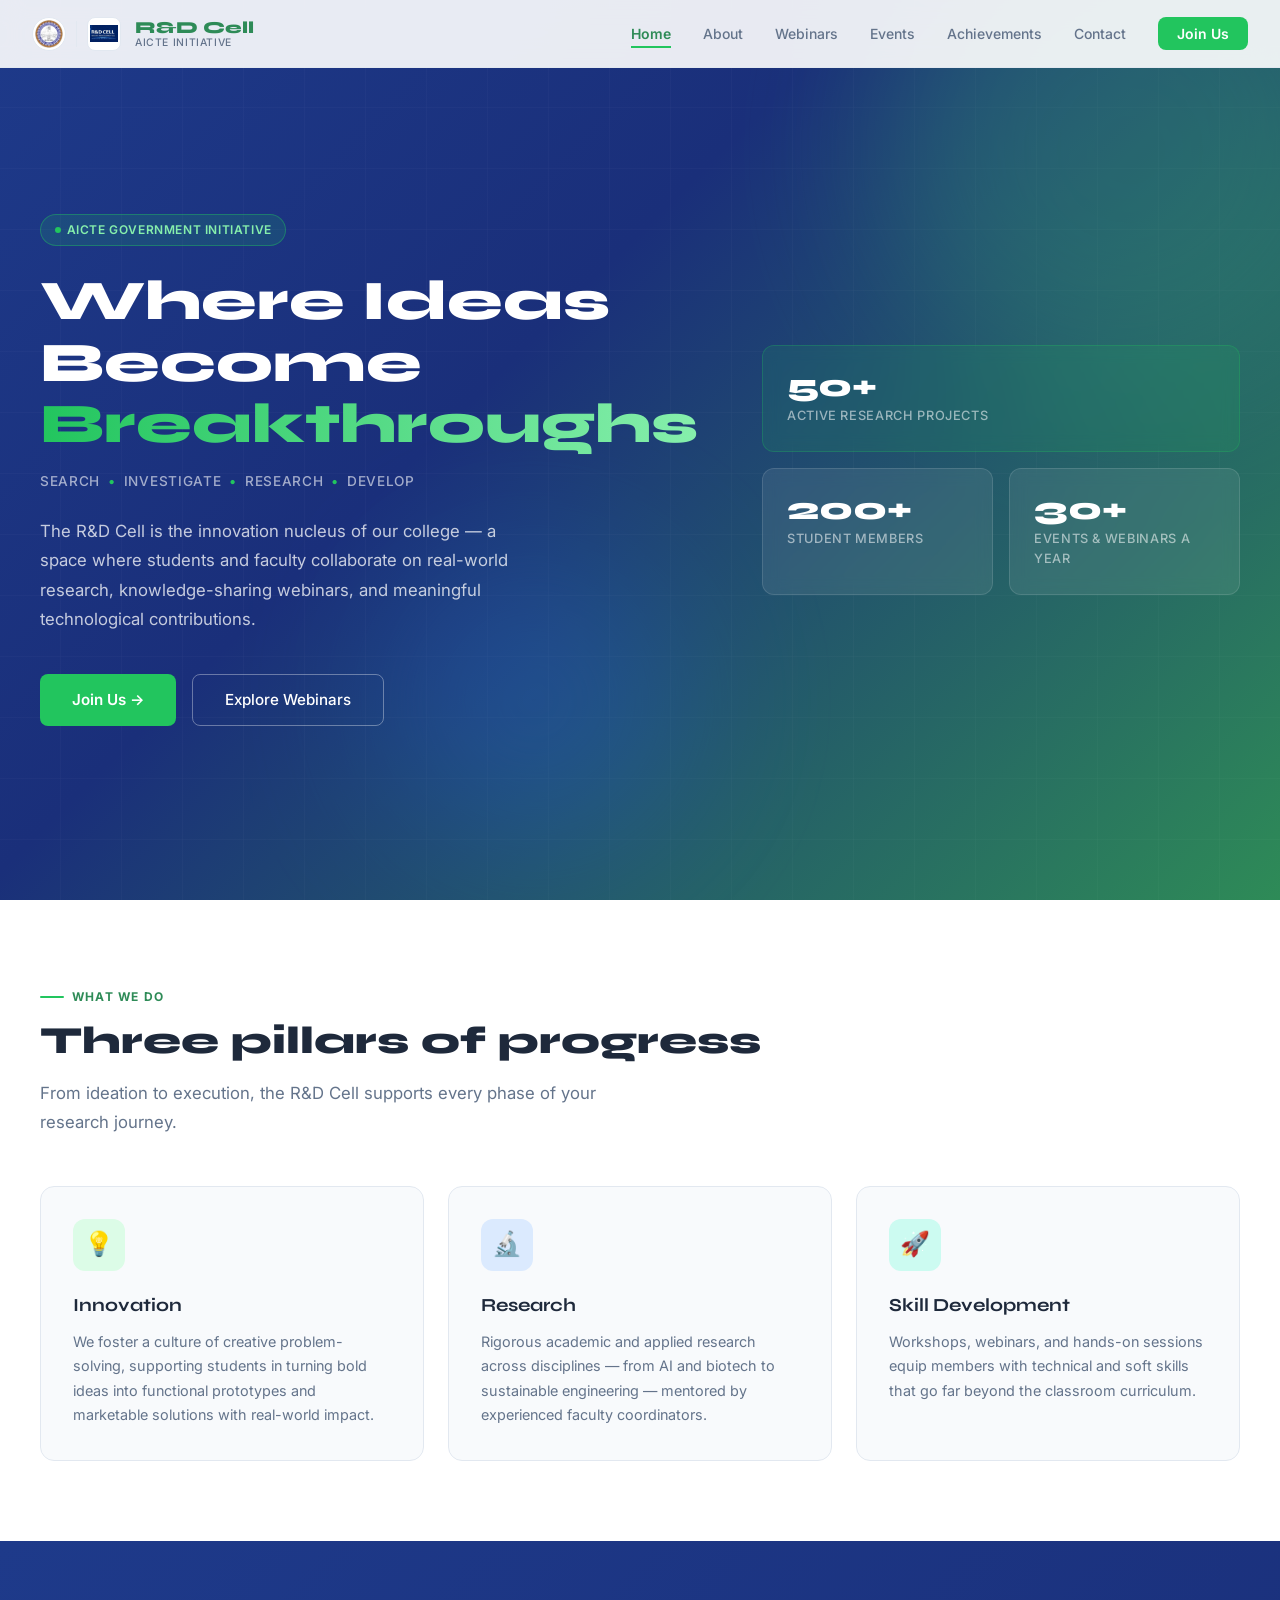
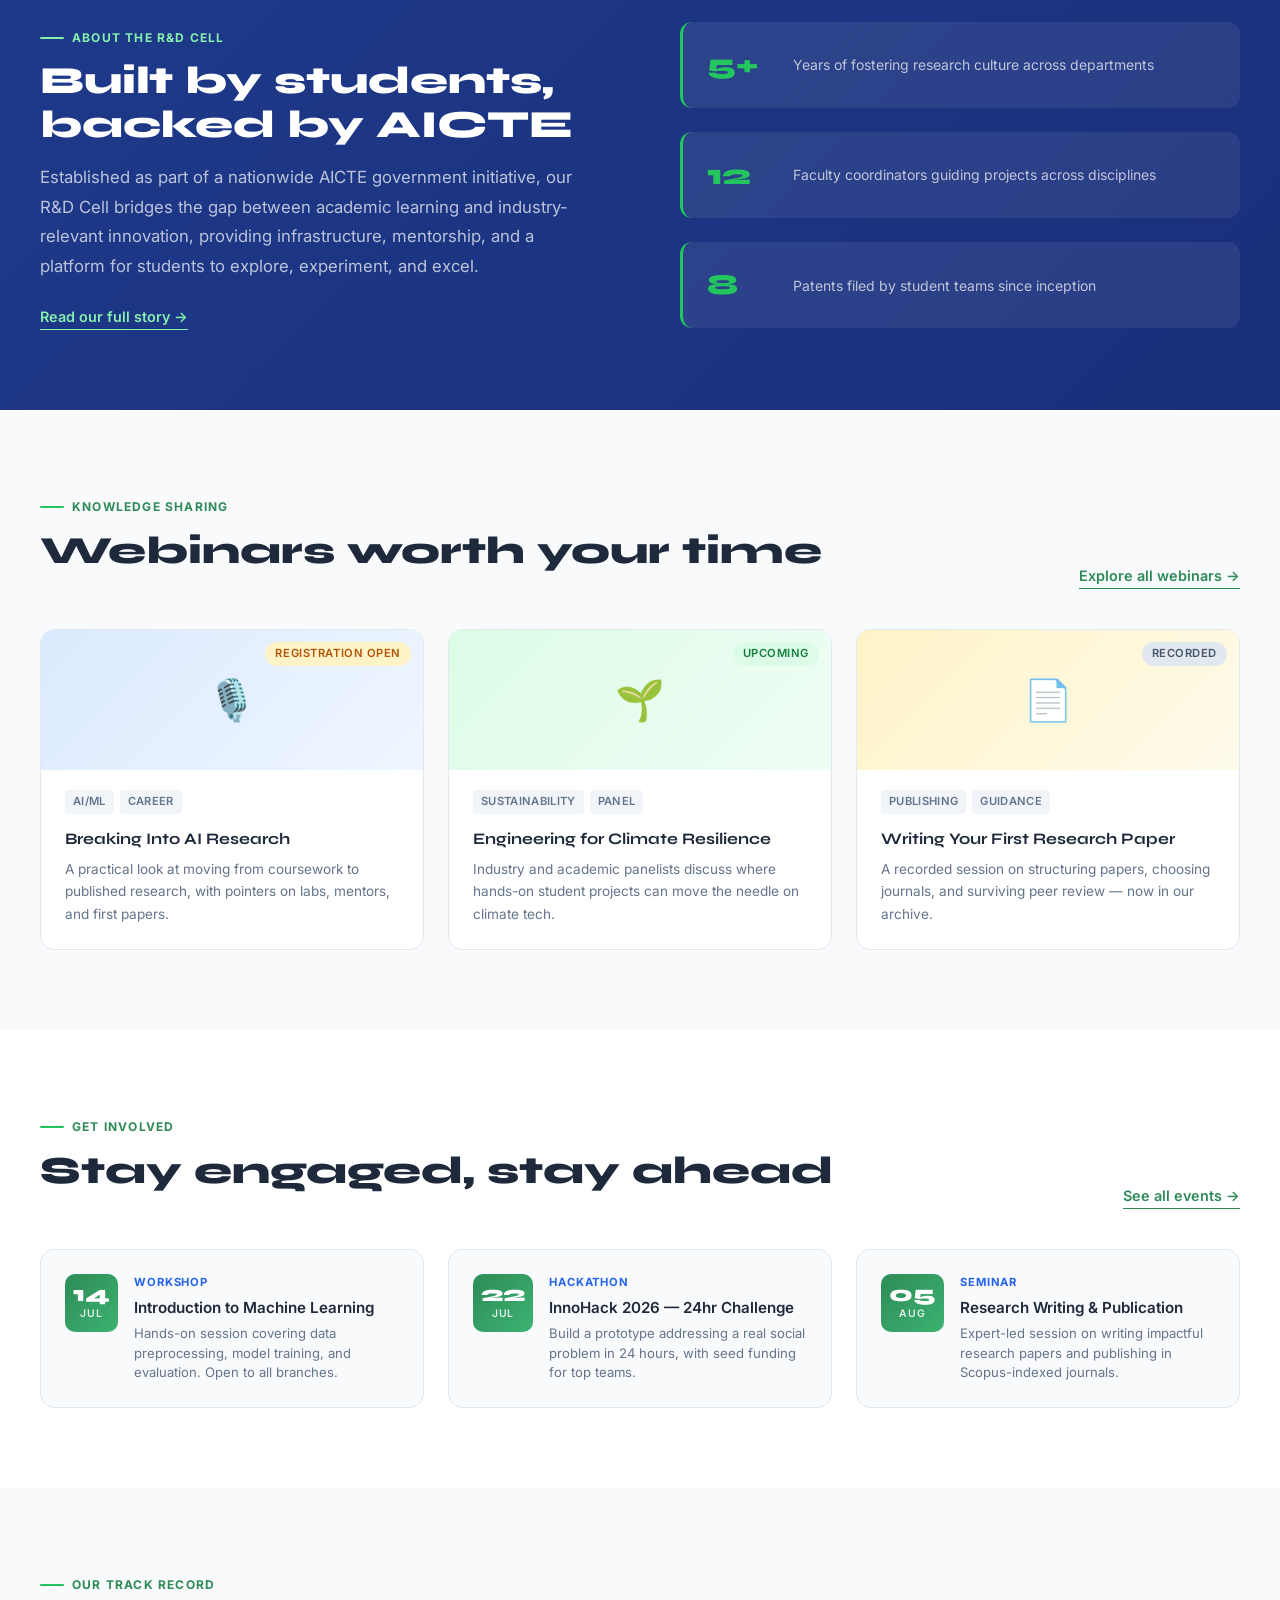
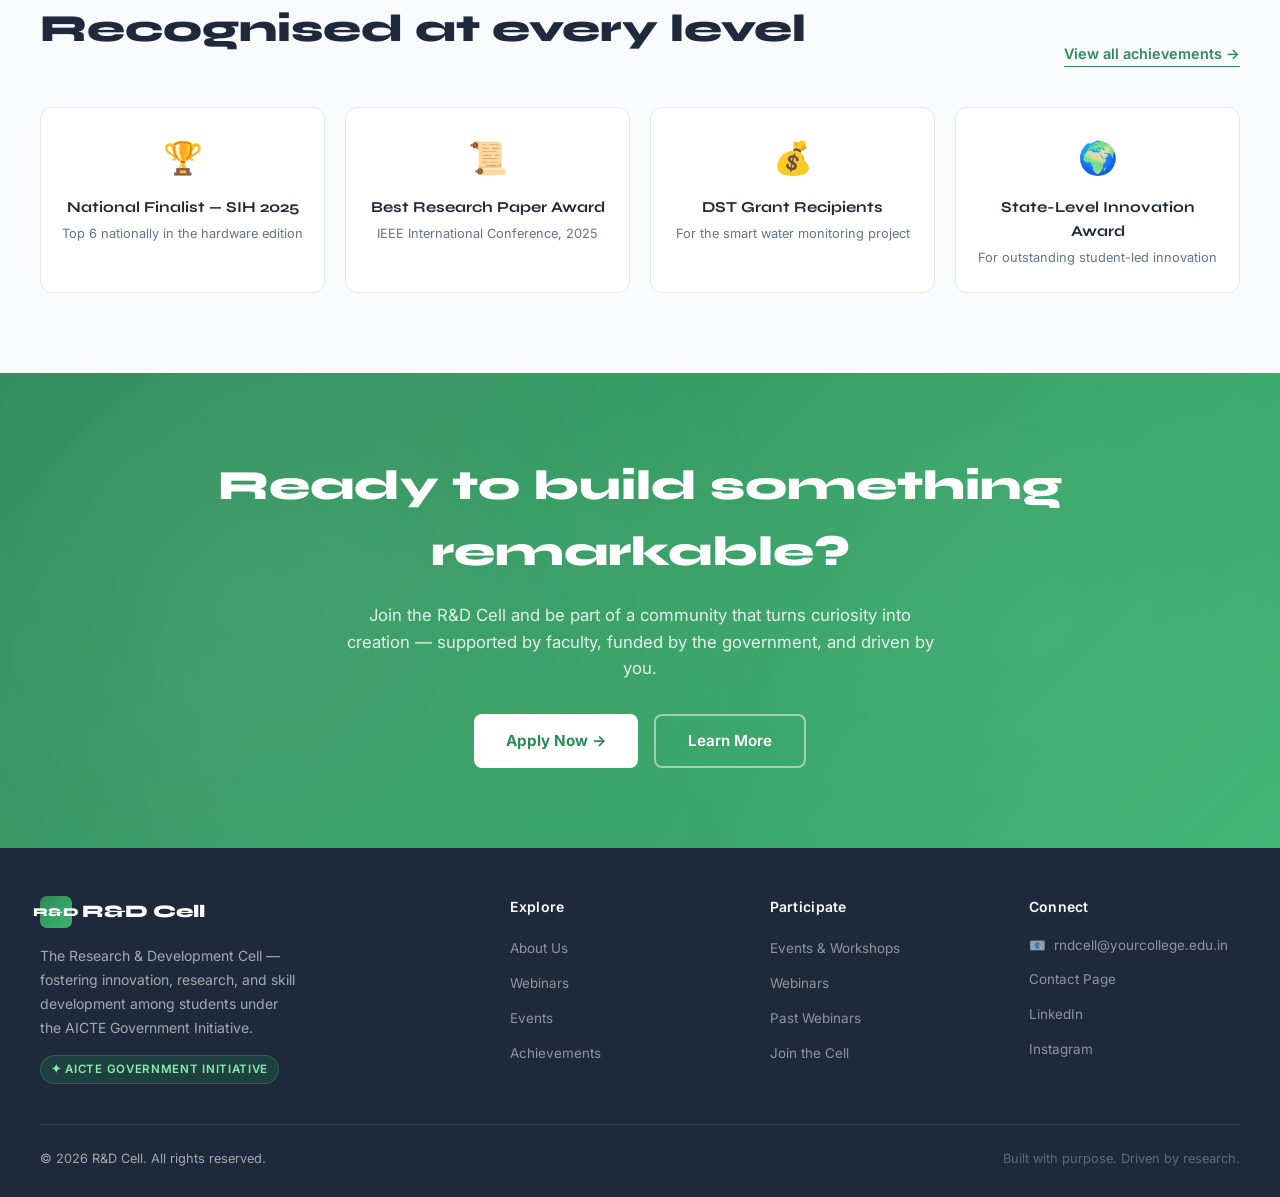
==== index.html @ d37770f4 "Update site content" ====
<!DOCTYPE html>
<html lang="en">
<head>
<meta charset="UTF-8">
<meta name="viewport" content="width=device-width, initial-scale=1.0">
<title>R&D Cell — Research & Development</title>
<link rel="preconnect" href="https://fonts.googleapis.com">
<link href="https://fonts.googleapis.com/css2?family=Inter:wght@300;400;500;600;700&family=Syne:wght@700;800&display=swap" rel="stylesheet">
<link rel="stylesheet" href="styles.css">
</head>
<body>

<!-- NAV -->
<nav>
  <a href="index.html" class="nav-brand">
    <div class="nav-brand-logos">
      <img src="gtbitlogo.jpeg" alt="College Logo" class="round">
      <div class="nav-divider"></div>
      <img src="rdlogo.jpeg" alt="R&D Cell Logo">
    </div>
    <div class="nav-wordmark">R&D Cell<span>AICTE Initiative</span></div>
  </a>
  <ul class="nav-links">
    <li><a href="index.html" class="active">Home</a></li>
    <li><a href="about.html">About</a></li>
    <li><a href="webinars.html">Webinars</a></li>
    <li><a href="events.html">Events</a></li>
    <li><a href="achievements.html">Achievements</a></li>
    <li><a href="contact.html">Contact</a></li>
    <li><a href="contact.html#join" class="nav-cta">Join Us</a></li>
  </ul>
</nav>

<!-- HERO -->
<section class="hero" id="home">
  <div class="hero-bg-pattern"></div>
  <div class="hero-blob blob-1"></div>
  <div class="hero-blob blob-2"></div>
  <div class="hero-inner">
    <div class="hero-left">
      <div class="hero-badge">AICTE Government Initiative</div>
      <h1>Where Ideas<br>Become <span>Breakthroughs</span></h1>
      <div class="hero-tagline">
        <span>Search</span>
        <span class="dot">•</span>
        <span>Investigate</span>
        <span class="dot">•</span>
        <span>Research</span>
        <span class="dot">•</span>
        <span>Develop</span>
      </div>
      <p class="hero-desc">
        The R&D Cell is the innovation nucleus of our college — a space where students and faculty collaborate on real-world research, knowledge-sharing webinars, and meaningful technological contributions.
      </p>
      <div class="hero-actions">
        <a href="contact.html#join" class="btn-primary">Join Us →</a>
        <a href="webinars.html" class="btn-outline">Explore Webinars</a>
      </div>
    </div>
    <div class="hero-right">
      <div class="hero-stat-card">
        <div class="stat-num"><span data-count="50" data-suffix="+">0</span></div>
        <div class="stat-label">Active Research Projects</div>
      </div>
      <div class="hero-stat-card">
        <div class="stat-num"><span data-count="200" data-suffix="+">0</span></div>
        <div class="stat-label">Student Members</div>
      </div>
      <div class="hero-stat-card">
        <div class="stat-num"><span data-count="30" data-suffix="+">0</span></div>
        <div class="stat-label">Events & Webinars a Year</div>
      </div>
    </div>
  </div>
</section>

<!-- OVERVIEW CARDS -->
<section class="overview-section" id="overview">
  <div class="section-inner reveal">
    <div class="section-eyebrow">What we do</div>
    <h2 class="section-heading">Three pillars of progress</h2>
    <p class="section-sub">From ideation to execution, the R&D Cell supports every phase of your research journey.</p>

    <div class="overview-grid reveal-stagger">
      <div class="overview-card">
        <div class="card-icon green">💡</div>
        <h3>Innovation</h3>
        <p>We foster a culture of creative problem-solving, supporting students in turning bold ideas into functional prototypes and marketable solutions with real-world impact.</p>
        <div class="card-accent-line" style="background: linear-gradient(90deg, #2E8B57, #22C55E);"></div>
      </div>
      <div class="overview-card">
        <div class="card-icon blue">🔬</div>
        <h3>Research</h3>
        <p>Rigorous academic and applied research across disciplines — from AI and biotech to sustainable engineering — mentored by experienced faculty coordinators.</p>
        <div class="card-accent-line" style="background: linear-gradient(90deg, #1E3A8A, #2563EB);"></div>
      </div>
      <div class="overview-card">
        <div class="card-icon teal">🚀</div>
        <h3>Skill Development</h3>
        <p>Workshops, webinars, and hands-on sessions equip members with technical and soft skills that go far beyond the classroom curriculum.</p>
        <div class="card-accent-line" style="background: linear-gradient(90deg, #0f766e, #14b8a6);"></div>
      </div>
    </div>
  </div>
</section>

<!-- ABOUT BRIEF -->
<section class="about-section" id="about">
  <div class="about-inner reveal">
    <div>
      <div class="section-eyebrow">About the R&D Cell</div>
      <h2 class="section-heading">Built by students,<br>backed by AICTE</h2>
      <p class="section-sub">
        Established as part of a nationwide AICTE government initiative, our R&D Cell bridges the gap between academic learning and industry-relevant innovation, providing infrastructure, mentorship, and a platform for students to explore, experiment, and excel.
      </p>
      <a href="about.html" class="view-all-link" style="color:#86efac; border-color:#86efac; margin-top:1.5rem; display:inline-flex;">Read our full story →</a>
    </div>
    <div class="about-right">
      <div class="about-metric">
        <div class="metric-val">5+</div>
        <div class="metric-label">Years of fostering research culture across departments</div>
      </div>
      <div class="about-metric">
        <div class="metric-val">12</div>
        <div class="metric-label">Faculty coordinators guiding projects across disciplines</div>
      </div>
      <div class="about-metric">
        <div class="metric-val">8</div>
        <div class="metric-label">Patents filed by student teams since inception</div>
      </div>
    </div>
  </div>
</section>

<!-- WEBINARS BRIEF -->
<section class="webinars-section" id="webinars">
  <div class="section-inner reveal">
    <div class="webinars-header">
      <div>
        <div class="section-eyebrow">Knowledge Sharing</div>
        <h2 class="section-heading">Webinars worth your time</h2>
      </div>
      <a href="webinars.html" class="view-all-link">Explore all webinars →</a>
    </div>
    <div class="webinars-grid reveal-stagger">
      <div class="webinar-card">
        <div class="webinar-card-top" style="background: linear-gradient(135deg, #dbeafe, #eff6ff);">
          🎙️
          <span class="status-badge status-open">Registration Open</span>
        </div>
        <div class="webinar-card-body">
          <div class="webinar-meta"><span class="tag">AI/ML</span><span class="tag">Career</span></div>
          <h3>Breaking Into AI Research</h3>
          <p>A practical look at moving from coursework to published research, with pointers on labs, mentors, and first papers.</p>
        </div>
      </div>
      <div class="webinar-card">
        <div class="webinar-card-top" style="background: linear-gradient(135deg, #dcfce7, #f0fdf4);">
          🌱
          <span class="status-badge status-upcoming">Upcoming</span>
        </div>
        <div class="webinar-card-body">
          <div class="webinar-meta"><span class="tag">Sustainability</span><span class="tag">Panel</span></div>
          <h3>Engineering for Climate Resilience</h3>
          <p>Industry and academic panelists discuss where hands-on student projects can move the needle on climate tech.</p>
        </div>
      </div>
      <div class="webinar-card">
        <div class="webinar-card-top" style="background: linear-gradient(135deg, #fef3c7, #fffbeb);">
          📄
          <span class="status-badge status-past">Recorded</span>
        </div>
        <div class="webinar-card-body">
          <div class="webinar-meta"><span class="tag">Publishing</span><span class="tag">Guidance</span></div>
          <h3>Writing Your First Research Paper</h3>
          <p>A recorded session on structuring papers, choosing journals, and surviving peer review — now in our archive.</p>
        </div>
      </div>
    </div>
  </div>
</section>

<!-- EVENTS BRIEF -->
<section class="events-section" id="events">
  <div class="section-inner reveal">
    <div class="webinars-header">
      <div>
        <div class="section-eyebrow">Get Involved</div>
        <h2 class="section-heading">Stay engaged, stay ahead</h2>
      </div>
      <a href="events.html" class="view-all-link">See all events →</a>
    </div>
    <div class="events-grid reveal-stagger">
      <div class="event-card">
        <div class="event-date"><div class="day">14</div><div class="month">Jul</div></div>
        <div>
          <div class="event-type">Workshop</div>
          <h3>Introduction to Machine Learning</h3>
          <p>Hands-on session covering data preprocessing, model training, and evaluation. Open to all branches.</p>
        </div>
      </div>
      <div class="event-card">
        <div class="event-date"><div class="day">22</div><div class="month">Jul</div></div>
        <div>
          <div class="event-type">Hackathon</div>
          <h3>InnoHack 2026 — 24hr Challenge</h3>
          <p>Build a prototype addressing a real social problem in 24 hours, with seed funding for top teams.</p>
        </div>
      </div>
      <div class="event-card">
        <div class="event-date"><div class="day">05</div><div class="month">Aug</div></div>
        <div>
          <div class="event-type">Seminar</div>
          <h3>Research Writing & Publication</h3>
          <p>Expert-led session on writing impactful research papers and publishing in Scopus-indexed journals.</p>
        </div>
      </div>
    </div>
  </div>
</section>

<!-- ACHIEVEMENTS BRIEF -->
<section class="achievements-section" id="achievements">
  <div class="section-inner reveal">
    <div class="webinars-header">
      <div>
        <div class="section-eyebrow">Our Track Record</div>
        <h2 class="section-heading">Recognised at every level</h2>
      </div>
      <a href="achievements.html" class="view-all-link">View all achievements →</a>
    </div>
    <div class="achievements-grid reveal-stagger">
      <div class="achievement-card">
        <div class="ach-icon">🏆</div>
        <h4>National Finalist — SIH 2025</h4>
        <p>Top 6 nationally in the hardware edition</p>
      </div>
      <div class="achievement-card">
        <div class="ach-icon">📜</div>
        <h4>Best Research Paper Award</h4>
        <p>IEEE International Conference, 2025</p>
      </div>
      <div class="achievement-card">
        <div class="ach-icon">💰</div>
        <h4>DST Grant Recipients</h4>
        <p>For the smart water monitoring project</p>
      </div>
      <div class="achievement-card">
        <div class="ach-icon">🌍</div>
        <h4>State-Level Innovation Award</h4>
        <p>For outstanding student-led innovation</p>
      </div>
    </div>
  </div>
</section>

<!-- JOIN CTA -->
<section class="join-section" id="join">
  <div class="join-inner reveal">
    <h2>Ready to build something remarkable?</h2>
    <p>Join the R&D Cell and be part of a community that turns curiosity into creation — supported by faculty, funded by the government, and driven by you.</p>
    <div class="cta-btns">
      <a href="contact.html#join" class="btn-white">Apply Now →</a>
      <a href="about.html" class="btn-ghost">Learn More</a>
    </div>
  </div>
</section>

<!-- FOOTER -->
<footer id="contact">
  <div class="footer-inner">
    <div class="footer-brand">
      <div class="footer-logo"><div class="logo-mark">R&D</div>R&D Cell</div>
      <p class="footer-desc">The Research & Development Cell — fostering innovation, research, and skill development among students under the AICTE Government Initiative.</p>
      <div class="aicte-badge">✦ AICTE Government Initiative</div>
    </div>
    <div class="footer-col">
      <h4>Explore</h4>
      <ul>
        <li><a href="about.html">About Us</a></li>
        <li><a href="webinars.html">Webinars</a></li>
        <li><a href="events.html">Events</a></li>
        <li><a href="achievements.html">Achievements</a></li>
      </ul>
    </div>
    <div class="footer-col">
      <h4>Participate</h4>
      <ul>
        <li><a href="events.html">Events & Workshops</a></li>
        <li><a href="webinars.html">Webinars</a></li>
        <li><a href="webinars-past.html">Past Webinars</a></li>
        <li><a href="contact.html#join">Join the Cell</a></li>
      </ul>
    </div>
    <div class="footer-col">
      <h4>Connect</h4>
      <ul>
        <li class="footer-contact">📧 <a href="mailto:rndcell@yourcollege.edu.in">rndcell@yourcollege.edu.in</a></li>
        <li><a href="contact.html">Contact Page</a></li>
        <li><a href="#">LinkedIn</a></li>
        <li><a href="#">Instagram</a></li>
      </ul>
    </div>
  </div>
  <div class="footer-bottom">
    <span>© 2026 R&D Cell. All rights reserved.</span>
    <span style="color: rgba(255,255,255,0.3);">Built with purpose. Driven by research.</span>
  </div>
</footer>

<script src="common.js"></script>
</body>
</html>
---- styles.css ----
*, *::before, *::after { box-sizing: border-box; margin: 0; padding: 0; }

:root {
  --green-dark: #2E8B57;
  --green-mid: #3CB371;
  --green-accent: #22C55E;
  --blue-deep: #1E3A8A;
  --blue-bright: #2563EB;
  --amber: #F59E0B;
  --bg: #F8FAFC;
  --text: #1E293B;
  --text-muted: #64748B;
  --white: #ffffff;
  --card-border: #E2E8F0;
}

html { scroll-behavior: smooth; }

@media (prefers-reduced-motion: reduce) {
  html { scroll-behavior: auto; }
  *, *::before, *::after { animation-duration: 0.001ms !important; animation-iteration-count: 1 !important; transition-duration: 0.001ms !important; }
}

body {
  font-family: 'Inter', sans-serif;
  background: var(--bg);
  color: var(--text);
  line-height: 1.6;
  font-size: 16px;
}

a { outline-offset: 3px; }
a:focus-visible, button:focus-visible { outline: 2px solid var(--green-accent); outline-offset: 3px; border-radius: 4px; }

/* ── NAV ── */
nav {
  position: fixed;
  top: 0; left: 0; right: 0;
  z-index: 100;
  background: rgba(255,255,255,0.9);
  backdrop-filter: blur(12px);
  border-bottom: 1px solid var(--card-border);
  padding: 0 2rem;
  display: flex;
  align-items: center;
  justify-content: space-between;
  height: 68px;
  transition: box-shadow 0.3s ease, height 0.3s ease, background 0.3s ease;
}

nav.scrolled {
  box-shadow: 0 4px 24px rgba(15, 23, 42, 0.06);
  height: 60px;
}

.nav-brand {
  display: flex;
  align-items: center;
  gap: 14px;
  text-decoration: none;
}

.nav-brand-logos {
  display: flex;
  align-items: center;
  gap: 10px;
}

.nav-brand-logos img {
  height: 34px;
  width: 34px;
  object-fit: contain;
  border-radius: 8px;
  background: var(--white);
  border: 1px solid var(--card-border);
  padding: 2px;
}

.nav-brand-logos img.round { border-radius: 50%; }

.nav-divider {
  width: 1px;
  height: 26px;
  background: var(--card-border);
}

.nav-wordmark {
  font-family: 'Syne', sans-serif;
  font-weight: 800;
  font-size: 1.05rem;
  color: var(--green-dark);
  line-height: 1.1;
}

.nav-wordmark span {
  display: block;
  font-family: 'Inter', sans-serif;
  font-weight: 500;
  font-size: 0.65rem;
  color: var(--text-muted);
  letter-spacing: 0.06em;
  text-transform: uppercase;
}

.nav-links {
  display: flex;
  align-items: center;
  gap: 2rem;
  list-style: none;
}

.nav-links a {
  text-decoration: none;
  color: var(--text-muted);
  font-size: 0.875rem;
  font-weight: 500;
  transition: color 0.2s;
  position: relative;
}
.nav-links a:not(.nav-cta)::after {
  content: '';
  position: absolute;
  left: 0; bottom: -6px;
  width: 0; height: 2px;
  background: var(--green-accent);
  transition: width 0.2s ease;
}
.nav-links a:not(.nav-cta):hover::after { width: 100%; }
.nav-links a:hover { color: var(--green-dark); }
.nav-links a.active { color: var(--green-dark); font-weight: 600; }
.nav-links a.active::after { width: 100%; }

.nav-cta {
  background: var(--green-accent);
  color: #fff !important;
  padding: 0.5rem 1.2rem;
  border-radius: 8px;
  font-weight: 600 !important;
  transition: background 0.2s, transform 0.2s !important;
}
.nav-cta:hover { background: var(--green-dark) !important; color: #fff !important; transform: translateY(-1px); }

.nav-toggle { display: none; }

/* ── HERO ── */
.hero {
  min-height: 100vh;
  background: linear-gradient(135deg, var(--blue-deep) 0%, #1a2f7a 40%, var(--green-dark) 100%);
  display: flex;
  align-items: center;
  position: relative;
  overflow: hidden;
  padding: 100px 2rem 60px;
}

.hero-bg-pattern {
  position: absolute;
  inset: 0;
  opacity: 0.07;
  background-image:
    repeating-linear-gradient(0deg, transparent, transparent 60px, rgba(255,255,255,0.3) 60px, rgba(255,255,255,0.3) 61px),
    repeating-linear-gradient(90deg, transparent, transparent 60px, rgba(255,255,255,0.3) 60px, rgba(255,255,255,0.3) 61px);
}

.hero-blob {
  position: absolute;
  border-radius: 50%;
  filter: blur(80px);
  opacity: 0.25;
  animation: float 10s ease-in-out infinite;
}
.blob-1 { width: 500px; height: 500px; background: var(--green-mid); top: -100px; right: -100px; }
.blob-2 { width: 300px; height: 300px; background: var(--blue-bright); bottom: 50px; left: 30%; animation-delay: -4s; }

@keyframes float {
  0%, 100% { transform: translate(0, 0) scale(1); }
  50% { transform: translate(-20px, 30px) scale(1.05); }
}

.hero-inner {
  max-width: 1200px;
  margin: 0 auto;
  width: 100%;
  display: grid;
  grid-template-columns: 1fr 1fr;
  gap: 4rem;
  align-items: center;
  position: relative;
  z-index: 2;
}

.hero-badge {
  display: inline-flex;
  align-items: center;
  gap: 6px;
  background: rgba(34, 197, 94, 0.15);
  border: 1px solid rgba(34, 197, 94, 0.4);
  color: #86efac;
  font-size: 0.75rem;
  font-weight: 600;
  letter-spacing: 0.05em;
  text-transform: uppercase;
  padding: 0.35rem 0.85rem;
  border-radius: 100px;
  margin-bottom: 1.5rem;
}

.hero-badge::before {
  content: '';
  width: 6px; height: 6px;
  background: var(--green-accent);
  border-radius: 50%;
  animation: pulse-dot 1.8s ease-in-out infinite;
}
@keyframes pulse-dot {
  0%, 100% { opacity: 1; transform: scale(1); }
  50% { opacity: 0.4; transform: scale(1.4); }
}

.hero h1 {
  font-family: 'Syne', sans-serif;
  font-size: clamp(2.2rem, 5vw, 3.5rem);
  font-weight: 800;
  color: #fff;
  line-height: 1.1;
  margin-bottom: 1rem;
}

.hero h1 span {
  background: linear-gradient(90deg, var(--green-accent), #86efac);
  -webkit-background-clip: text;
  -webkit-text-fill-color: transparent;
  background-clip: text;
}

.hero-tagline {
  display: flex;
  gap: 0.5rem;
  flex-wrap: wrap;
  margin-bottom: 1.5rem;
}

.hero-tagline span {
  color: rgba(255,255,255,0.6);
  font-size: 0.85rem;
  font-weight: 500;
  letter-spacing: 0.05em;
  text-transform: uppercase;
}

.hero-tagline .dot { color: var(--green-accent); }

.hero-desc {
  color: rgba(255,255,255,0.75);
  font-size: 1.05rem;
  max-width: 480px;
  margin-bottom: 2.5rem;
  line-height: 1.75;
}

.hero-actions {
  display: flex;
  gap: 1rem;
  flex-wrap: wrap;
}

.btn-primary {
  background: var(--green-accent);
  color: #fff;
  padding: 0.8rem 2rem;
  border-radius: 8px;
  font-weight: 600;
  font-size: 0.95rem;
  text-decoration: none;
  border: none;
  cursor: pointer;
  transition: transform 0.2s, box-shadow 0.2s;
  display: inline-flex;
  align-items: center;
  gap: 6px;
}
.btn-primary:hover { transform: translateY(-2px); box-shadow: 0 8px 24px rgba(34,197,94,0.35); }

.btn-outline {
  border: 1.5px solid rgba(255,255,255,0.35);
  color: #fff;
  padding: 0.8rem 2rem;
  border-radius: 8px;
  font-weight: 500;
  font-size: 0.95rem;
  text-decoration: none;
  transition: background 0.2s, border-color 0.2s;
  display: inline-flex;
  align-items: center;
  gap: 6px;
}
.btn-outline:hover { background: rgba(255,255,255,0.1); border-color: rgba(255,255,255,0.6); }

.hero-right {
  display: grid;
  grid-template-columns: 1fr 1fr;
  gap: 1rem;
}

.hero-stat-card {
  background: rgba(255,255,255,0.08);
  border: 1px solid rgba(255,255,255,0.12);
  border-radius: 12px;
  padding: 1.5rem;
  backdrop-filter: blur(8px);
  transition: transform 0.25s ease, background 0.25s ease;
}
.hero-stat-card:hover { transform: translateY(-4px); background: rgba(255,255,255,0.13); }

.hero-stat-card:first-child {
  grid-column: span 2;
  background: rgba(34,197,94,0.12);
  border-color: rgba(34,197,94,0.25);
}

.stat-num {
  font-family: 'Syne', sans-serif;
  font-size: 2rem;
  font-weight: 800;
  color: #fff;
  line-height: 1;
}

.stat-label {
  color: rgba(255,255,255,0.55);
  font-size: 0.8rem;
  font-weight: 500;
  margin-top: 4px;
  text-transform: uppercase;
  letter-spacing: 0.05em;
}

/* ── SECTION SHARED ── */
section { padding: 80px 2rem; }

.section-inner {
  max-width: 1200px;
  margin: 0 auto;
}

.section-eyebrow {
  display: inline-flex;
  align-items: center;
  gap: 8px;
  color: var(--green-dark);
  font-size: 0.75rem;
  font-weight: 700;
  letter-spacing: 0.1em;
  text-transform: uppercase;
  margin-bottom: 0.75rem;
}

.section-eyebrow::before {
  content: '';
  width: 24px; height: 2px;
  background: var(--green-accent);
  border-radius: 2px;
}

.section-heading {
  font-family: 'Syne', sans-serif;
  font-size: clamp(1.6rem, 3.5vw, 2.4rem);
  font-weight: 800;
  color: var(--text);
  line-height: 1.15;
  margin-bottom: 1rem;
}

.section-sub {
  color: var(--text-muted);
  font-size: 1.05rem;
  max-width: 560px;
  line-height: 1.75;
}

/* ── SCROLL REVEAL ── */
.reveal {
  opacity: 0;
  transform: translateY(24px);
  transition: opacity 0.7s ease, transform 0.7s ease;
}
.reveal.in-view { opacity: 1; transform: translateY(0); }
.reveal-stagger.in-view > * { animation: fadeUp 0.6s ease forwards; }
.reveal-stagger > * { opacity: 0; }
.reveal-stagger.in-view > *:nth-child(1) { animation-delay: 0.05s; }
.reveal-stagger.in-view > *:nth-child(2) { animation-delay: 0.15s; }
.reveal-stagger.in-view > *:nth-child(3) { animation-delay: 0.25s; }
.reveal-stagger.in-view > *:nth-child(4) { animation-delay: 0.35s; }
@keyframes fadeUp {
  from { opacity: 0; transform: translateY(18px); }
  to { opacity: 1; transform: translateY(0); }
}

/* ── OVERVIEW CARDS ── */
.overview-section { background: var(--white); }

.overview-grid {
  display: grid;
  grid-template-columns: repeat(3, 1fr);
  gap: 1.5rem;
  margin-top: 3rem;
}

.overview-card {
  border: 1px solid var(--card-border);
  border-radius: 14px;
  padding: 2rem;
  position: relative;
  overflow: hidden;
  transition: transform 0.25s ease, box-shadow 0.25s ease;
  background: var(--bg);
}

.overview-card:hover {
  transform: translateY(-6px);
  box-shadow: 0 16px 40px rgba(30,58,138,0.1);
}

.card-icon {
  width: 52px; height: 52px;
  border-radius: 12px;
  display: flex;
  align-items: center;
  justify-content: center;
  margin-bottom: 1.25rem;
  font-size: 1.5rem;
  transition: transform 0.25s ease;
}
.overview-card:hover .card-icon { transform: scale(1.1) rotate(-4deg); }

.card-icon.green { background: #dcfce7; }
.card-icon.blue { background: #dbeafe; }
.card-icon.teal { background: #ccfbf1; }

.overview-card h3 {
  font-family: 'Syne', sans-serif;
  font-size: 1.15rem;
  font-weight: 700;
  margin-bottom: 0.6rem;
  color: var(--text);
}

.overview-card p {
  color: var(--text-muted);
  font-size: 0.9rem;
  line-height: 1.7;
}

.card-accent-line {
  position: absolute;
  bottom: 0; left: 0; right: 0;
  height: 3px;
  transform: scaleX(0);
  transform-origin: left;
  transition: transform 0.3s ease;
}
.overview-card:hover .card-accent-line { transform: scaleX(1); }

/* ── ABOUT STRIP ── */
.about-section {
  background: linear-gradient(135deg, var(--blue-deep) 0%, #1a2f7a 100%);
  color: white;
}

.about-inner {
  max-width: 1200px;
  margin: 0 auto;
  display: grid;
  grid-template-columns: 1fr 1fr;
  gap: 5rem;
  align-items: center;
}

.about-section .section-eyebrow { color: #86efac; }
.about-section .section-eyebrow::before { background: #86efac; }
.about-section .section-heading { color: #fff; }
.about-section .section-sub { color: rgba(255,255,255,0.7); max-width: 100%; }

.about-pillars {
  display: grid;
  grid-template-columns: 1fr 1fr;
  gap: 1rem;
  margin-top: 2rem;
}

.pillar {
  background: rgba(255,255,255,0.07);
  border: 1px solid rgba(255,255,255,0.12);
  border-radius: 10px;
  padding: 1.25rem;
  transition: background 0.25s ease, transform 0.25s ease;
}
.pillar:hover { background: rgba(255,255,255,0.12); transform: translateY(-3px); }

.pillar-title {
  font-weight: 600;
  font-size: 0.9rem;
  color: #fff;
  margin-bottom: 4px;
}
.pillar-desc { color: rgba(255,255,255,0.55); font-size: 0.8rem; }

.about-right {
  display: flex;
  flex-direction: column;
  gap: 1.5rem;
}

.about-metric {
  display: flex;
  align-items: center;
  gap: 1rem;
  padding: 1.25rem 1.5rem;
  background: rgba(255,255,255,0.07);
  border-radius: 12px;
  border-left: 3px solid var(--green-accent);
  transition: background 0.25s ease;
}
.about-metric:hover { background: rgba(255,255,255,0.12); }

.metric-val {
  font-family: 'Syne', sans-serif;
  font-size: 1.8rem;
  font-weight: 800;
  color: var(--green-accent);
  min-width: 70px;
}
.metric-label { color: rgba(255,255,255,0.7); font-size: 0.875rem; line-height: 1.4; }

/* ── WEBINARS (was PROJECTS) ── */
.webinars-section { background: var(--bg); }

.webinars-header {
  display: flex;
  justify-content: space-between;
  align-items: flex-end;
  margin-bottom: 2.5rem;
  flex-wrap: wrap;
  gap: 1rem;
}

.webinars-grid {
  display: grid;
  grid-template-columns: repeat(3, 1fr);
  gap: 1.5rem;
}

.webinar-card {
  background: var(--white);
  border: 1px solid var(--card-border);
  border-radius: 14px;
  overflow: hidden;
  transition: transform 0.25s ease, box-shadow 0.25s ease;
}

.webinar-card:hover { transform: translateY(-6px); box-shadow: 0 16px 40px rgba(0,0,0,0.08); }

.webinar-card-top {
  height: 140px;
  display: flex;
  align-items: center;
  justify-content: center;
  font-size: 2.5rem;
  position: relative;
}

.status-badge {
  position: absolute;
  top: 12px; right: 12px;
  font-size: 0.7rem;
  font-weight: 600;
  padding: 3px 10px;
  border-radius: 100px;
  text-transform: uppercase;
  letter-spacing: 0.05em;
}

.status-upcoming { background: #dcfce7; color: #15803d; }
.status-open { background: #fef3c7; color: #b45309; }
.status-past { background: #e2e8f0; color: #475569; }

.webinar-card-body { padding: 1.25rem 1.5rem 1.5rem; }

.webinar-meta {
  display: flex;
  flex-wrap: wrap;
  gap: 6px;
  margin-bottom: 0.75rem;
}

.tag {
  background: #f1f5f9;
  color: var(--text-muted);
  font-size: 0.7rem;
  font-weight: 600;
  padding: 3px 8px;
  border-radius: 4px;
  letter-spacing: 0.03em;
  text-transform: uppercase;
}

.webinar-card h3 {
  font-family: 'Syne', sans-serif;
  font-size: 1rem;
  font-weight: 700;
  margin-bottom: 0.4rem;
  color: var(--text);
}

.webinar-card p { color: var(--text-muted); font-size: 0.85rem; line-height: 1.65; }

.webinar-speaker {
  margin-top: 0.75rem;
  font-size: 0.78rem;
  color: var(--green-dark);
  font-weight: 600;
}

.view-all-link {
  color: var(--green-dark);
  text-decoration: none;
  font-weight: 600;
  font-size: 0.9rem;
  display: inline-flex;
  align-items: center;
  gap: 4px;
  border-bottom: 1.5px solid var(--green-dark);
  padding-bottom: 1px;
  transition: gap 0.2s;
}
.view-all-link:hover { gap: 8px; }

/* ── EVENTS ── */
.events-section { background: var(--white); }

.events-grid {
  display: grid;
  grid-template-columns: repeat(3, 1fr);
  gap: 1.5rem;
  margin-top: 2.5rem;
}

.event-card {
  border: 1px solid var(--card-border);
  border-radius: 14px;
  padding: 1.5rem;
  display: flex;
  gap: 1rem;
  align-items: flex-start;
  transition: box-shadow 0.25s ease, transform 0.25s ease;
  background: var(--bg);
}
.event-card:hover { box-shadow: 0 8px 24px rgba(0,0,0,0.07); transform: translateY(-3px); }

.event-date {
  min-width: 52px;
  text-align: center;
  background: linear-gradient(135deg, var(--green-dark), var(--green-mid));
  border-radius: 10px;
  padding: 0.6rem 0.5rem;
  color: white;
  flex-shrink: 0;
}
.event-date .day { font-family: 'Syne', sans-serif; font-size: 1.4rem; font-weight: 800; line-height: 1; }
.event-date .month { font-size: 0.65rem; font-weight: 600; letter-spacing: 0.08em; text-transform: uppercase; opacity: 0.85; }

.event-type {
  font-size: 0.7rem;
  font-weight: 700;
  letter-spacing: 0.08em;
  text-transform: uppercase;
  color: var(--blue-bright);
  margin-bottom: 4px;
}

.event-card h3 { font-size: 0.95rem; font-weight: 600; margin-bottom: 4px; color: var(--text); }
.event-card p { font-size: 0.82rem; color: var(--text-muted); line-height: 1.5; }

/* ── ACHIEVEMENTS ── */
.achievements-section { background: var(--bg); }

.achievements-grid {
  display: grid;
  grid-template-columns: repeat(4, 1fr);
  gap: 1.25rem;
  margin-top: 2.5rem;
}

.achievement-card {
  background: var(--white);
  border: 1px solid var(--card-border);
  border-radius: 12px;
  padding: 1.5rem 1.25rem;
  text-align: center;
  transition: transform 0.25s ease, box-shadow 0.25s ease;
}
.achievement-card:hover { transform: translateY(-5px); box-shadow: 0 12px 30px rgba(0,0,0,0.06); }

.ach-icon { font-size: 2rem; margin-bottom: 0.75rem; display: inline-block; transition: transform 0.25s ease; }
.achievement-card:hover .ach-icon { transform: scale(1.15); }

.achievement-card h4 {
  font-family: 'Syne', sans-serif;
  font-size: 0.95rem;
  font-weight: 700;
  margin-bottom: 0.3rem;
  color: var(--text);
}

.achievement-card p { font-size: 0.8rem; color: var(--text-muted); line-height: 1.5; }

/* ── JOIN / GOOGLE FORM SECTION ── */
.join-section {
  background: linear-gradient(135deg, var(--green-dark) 0%, var(--green-mid) 100%);
  position: relative;
  overflow: hidden;
}
.join-section::before {
  content: '';
  position: absolute;
  inset: 0;
  background-image: radial-gradient(circle at 20% 50%, rgba(255,255,255,0.08) 0%, transparent 50%),
                    radial-gradient(circle at 80% 50%, rgba(255,255,255,0.06) 0%, transparent 50%);
}
.join-inner {
  max-width: 900px;
  margin: 0 auto;
  position: relative;
  z-index: 2;
  text-align: center;
}
.join-inner h2 {
  font-family: 'Syne', sans-serif;
  font-size: clamp(1.8rem, 4vw, 2.6rem);
  font-weight: 800;
  color: #fff;
  margin-bottom: 1rem;
}
.join-inner > p { color: rgba(255,255,255,0.85); font-size: 1.05rem; margin-bottom: 2rem; max-width: 600px; margin-left: auto; margin-right: auto; }

.form-frame-wrap {
  background: rgba(255,255,255,0.97);
  border-radius: 16px;
  padding: 0.5rem;
  box-shadow: 0 24px 60px rgba(0,0,0,0.2);
  margin-bottom: 1.5rem;
}
.form-frame-wrap iframe {
  width: 100%;
  height: 600px;
  border: none;
  border-radius: 12px;
  display: block;
}

.cta-btns { display: flex; gap: 1rem; justify-content: center; flex-wrap: wrap; }

.btn-white {
  background: white;
  color: var(--green-dark);
  padding: 0.8rem 2rem;
  border-radius: 8px;
  font-weight: 700;
  font-size: 0.95rem;
  text-decoration: none;
  display: inline-flex;
  align-items: center;
  gap: 6px;
  transition: transform 0.2s, box-shadow 0.2s;
}
.btn-white:hover { transform: translateY(-2px); box-shadow: 0 8px 24px rgba(0,0,0,0.15); }

.btn-ghost {
  border: 2px solid rgba(255,255,255,0.5);
  color: white;
  padding: 0.8rem 2rem;
  border-radius: 8px;
  font-weight: 600;
  font-size: 0.95rem;
  text-decoration: none;
  transition: background 0.2s;
}
.btn-ghost:hover { background: rgba(255,255,255,0.15); }

/* ── FOOTER ── */
footer {
  background: var(--text);
  color: rgba(255,255,255,0.6);
  padding: 48px 2rem 28px;
}

.footer-inner {
  max-width: 1200px;
  margin: 0 auto;
  display: grid;
  grid-template-columns: 2fr 1fr 1fr 1fr;
  gap: 3rem;
  margin-bottom: 2.5rem;
}

.footer-logo {
  display: flex;
  align-items: center;
  gap: 10px;
  font-family: 'Syne', sans-serif;
  font-size: 1.1rem;
  font-weight: 800;
  color: white;
  margin-bottom: 1rem;
}

.footer-logo .logo-mark {
  width: 32px; height: 32px;
  background: linear-gradient(135deg, var(--green-dark), var(--green-mid));
  border-radius: 7px;
  display: flex;
  align-items: center;
  justify-content: center;
  color: white;
  font-size: 0.75rem;
  font-weight: 800;
}

.footer-desc { font-size: 0.875rem; line-height: 1.7; max-width: 260px; }

.footer-col h4 {
  color: white;
  font-weight: 600;
  font-size: 0.875rem;
  margin-bottom: 1rem;
  letter-spacing: 0.02em;
}

.footer-col ul { list-style: none; display: flex; flex-direction: column; gap: 0.6rem; }
.footer-col ul a { color: rgba(255,255,255,0.5); text-decoration: none; font-size: 0.84rem; transition: color 0.2s; }
.footer-col ul a:hover { color: var(--green-accent); }

.footer-contact { display: flex; align-items: center; gap: 8px; font-size: 0.84rem; }
.footer-contact a { color: rgba(255,255,255,0.7); text-decoration: none; transition: color 0.2s; }
.footer-contact a:hover { color: var(--green-accent); }

.footer-bottom {
  max-width: 1200px;
  margin: 0 auto;
  border-top: 1px solid rgba(255,255,255,0.1);
  padding-top: 1.5rem;
  display: flex;
  justify-content: space-between;
  align-items: center;
  font-size: 0.8rem;
  flex-wrap: wrap;
  gap: 0.5rem;
}

.aicte-badge {
  display: inline-flex;
  align-items: center;
  gap: 6px;
  background: rgba(34,197,94,0.15);
  border: 1px solid rgba(34,197,94,0.3);
  color: #86efac;
  font-size: 0.72rem;
  font-weight: 600;
  letter-spacing: 0.06em;
  text-transform: uppercase;
  padding: 4px 10px;
  border-radius: 100px;
  margin-top: 1rem;
}

/* ── SUB-PAGE HEADER (used on about/webinars/events/achievements/contact) ── */
.page-header {
  min-height: 46vh;
  display: flex;
  align-items: center;
  background: linear-gradient(135deg, var(--blue-deep) 0%, #1a2f7a 45%, var(--green-dark) 100%);
  position: relative;
  overflow: hidden;
  padding: 110px 2rem 50px;
}
.page-header .hero-bg-pattern { opacity: 0.06; }
.page-header-inner { max-width: 900px; margin: 0 auto; position: relative; z-index: 2; text-align: center; }
.page-header .hero-badge { margin-left: auto; margin-right: auto; }
.page-header h1 {
  font-family: 'Syne', sans-serif;
  font-size: clamp(2rem, 4.5vw, 3rem);
  font-weight: 800;
  color: #fff;
  margin-bottom: 0.85rem;
}
.page-header h1 span {
  background: linear-gradient(90deg, var(--green-accent), #86efac);
  -webkit-background-clip: text;
  -webkit-text-fill-color: transparent;
  background-clip: text;
}
.page-header p {
  color: rgba(255,255,255,0.78);
  font-size: 1.05rem;
  max-width: 620px;
  margin: 0 auto;
  line-height: 1.75;
}
.breadcrumb {
  display: flex;
  justify-content: center;
  gap: 6px;
  font-size: 0.8rem;
  color: rgba(255,255,255,0.5);
  margin-bottom: 1.25rem;
}
.breadcrumb a { color: rgba(255,255,255,0.6); text-decoration: none; }
.breadcrumb a:hover { color: var(--green-accent); }

/* ── PAST WEBINARS PAGE ── */
.past-webinars-grid {
  display: grid;
  grid-template-columns: repeat(2, 1fr);
  gap: 1.75rem;
  margin-top: 2.5rem;
}
.past-webinar-card {
  background: var(--white);
  border: 1px solid var(--card-border);
  border-radius: 16px;
  padding: 1.75rem;
  display: flex;
  gap: 1.25rem;
  transition: transform 0.25s ease, box-shadow 0.25s ease;
}
.past-webinar-card:hover { transform: translateY(-4px); box-shadow: 0 16px 36px rgba(0,0,0,0.07); }
.past-webinar-icon {
  width: 56px; height: 56px;
  border-radius: 12px;
  display: flex;
  align-items: center;
  justify-content: center;
  font-size: 1.6rem;
  flex-shrink: 0;
  background: #dcfce7;
}
.past-webinar-card h3 { font-family: 'Syne', sans-serif; font-size: 1.05rem; margin-bottom: 0.3rem; }
.past-webinar-date { font-size: 0.75rem; color: var(--green-dark); font-weight: 700; text-transform: uppercase; letter-spacing: 0.04em; margin-bottom: 0.4rem; }
.past-webinar-card p { color: var(--text-muted); font-size: 0.87rem; line-height: 1.65; }
.past-webinar-speaker { margin-top: 0.6rem; font-size: 0.78rem; color: var(--text); font-weight: 600; }

/* ── CONTACT PAGE ── */
.contact-grid {
  display: grid;
  grid-template-columns: 1fr 1fr;
  gap: 2rem;
  margin-top: 2.5rem;
}
.contact-card {
  background: var(--white);
  border: 1px solid var(--card-border);
  border-radius: 14px;
  padding: 2rem;
  transition: transform 0.25s ease, box-shadow 0.25s ease;
}
.contact-card:hover { transform: translateY(-4px); box-shadow: 0 16px 40px rgba(0,0,0,0.07); }
.contact-icon {
  width: 48px; height: 48px;
  border-radius: 10px;
  background: #dcfce7;
  display: flex; align-items: center; justify-content: center;
  font-size: 1.3rem;
  margin-bottom: 1rem;
}
.contact-card h3 { font-family: 'Syne', sans-serif; font-size: 1.05rem; margin-bottom: 0.5rem; }
.contact-card p { color: var(--text-muted); font-size: 0.9rem; line-height: 1.6; }
.contact-card a.contact-link { color: var(--green-dark); font-weight: 600; text-decoration: none; display: inline-block; margin-top: 0.5rem; }
.contact-card a.contact-link:hover { text-decoration: underline; }

/* ── ABOUT PAGE EXTRAS ── */
.timeline { margin-top: 2.5rem; display: flex; flex-direction: column; gap: 0; }
.timeline-item { display: grid; grid-template-columns: 100px 1fr; gap: 1.5rem; padding: 1.5rem 0; border-bottom: 1px solid var(--card-border); }
.timeline-item:last-child { border-bottom: none; }
.timeline-year { font-family: 'Syne', sans-serif; font-weight: 800; color: var(--green-dark); font-size: 1.1rem; }
.timeline-item h4 { font-size: 1rem; margin-bottom: 0.3rem; }
.timeline-item p { color: var(--text-muted); font-size: 0.88rem; }

/* ── RESPONSIVE ── */
@media (max-width: 900px) {
  .hero-inner { grid-template-columns: 1fr; }
  .hero-right { grid-template-columns: repeat(2, 1fr); max-width: 400px; }
  .hero-right .hero-stat-card:first-child { grid-column: span 2; }
  .about-inner { grid-template-columns: 1fr; gap: 2.5rem; }
  .overview-grid, .webinars-grid, .events-grid { grid-template-columns: 1fr 1fr; }
  .achievements-grid { grid-template-columns: 1fr 1fr; }
  .footer-inner { grid-template-columns: 1fr 1fr; gap: 2rem; }
  .past-webinars-grid, .contact-grid { grid-template-columns: 1fr; }
}

@media (max-width: 600px) {
  nav { padding: 0 1rem; }
  .nav-links { display: none; }
  section { padding: 60px 1rem; }
  .overview-grid, .webinars-grid, .events-grid, .achievements-grid { grid-template-columns: 1fr; }
  .footer-inner { grid-template-columns: 1fr; }
  .hero { padding: 90px 1rem 50px; }
  .timeline-item { grid-template-columns: 1fr; gap: 0.4rem; }
}
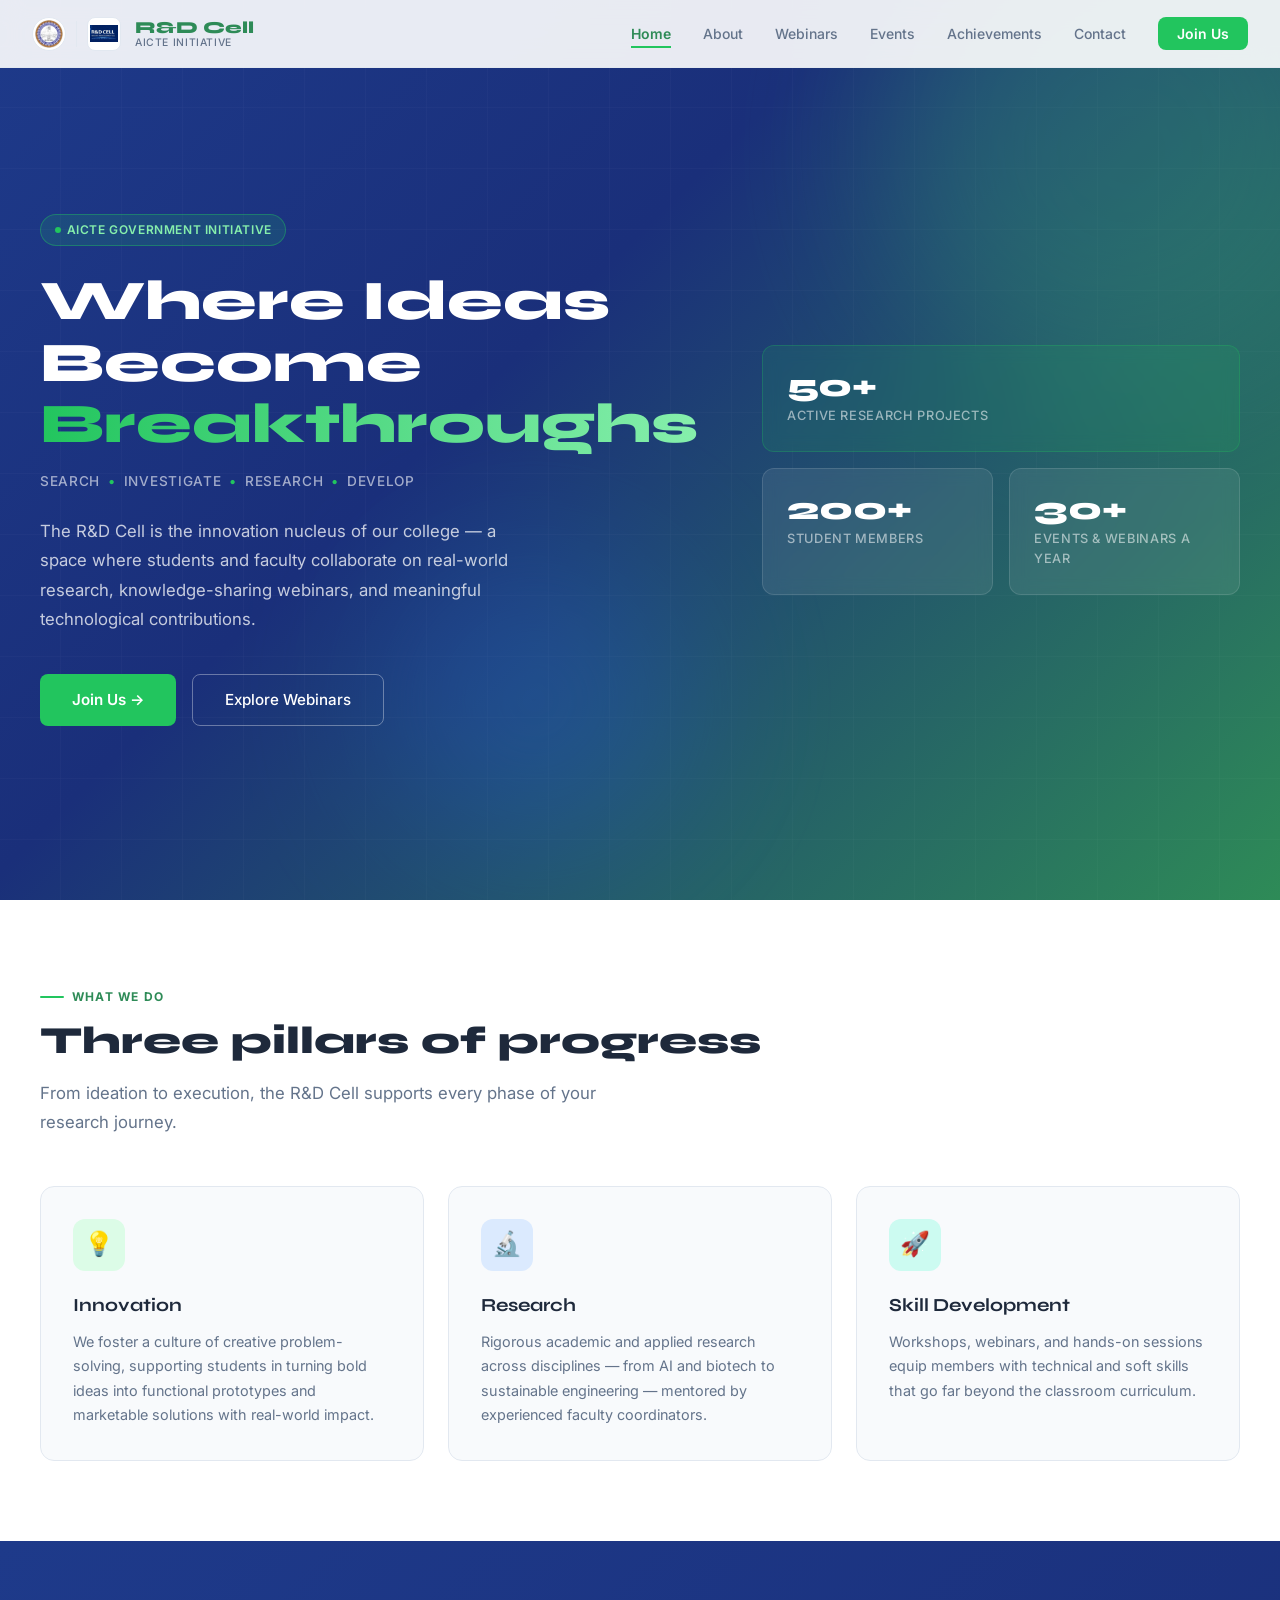
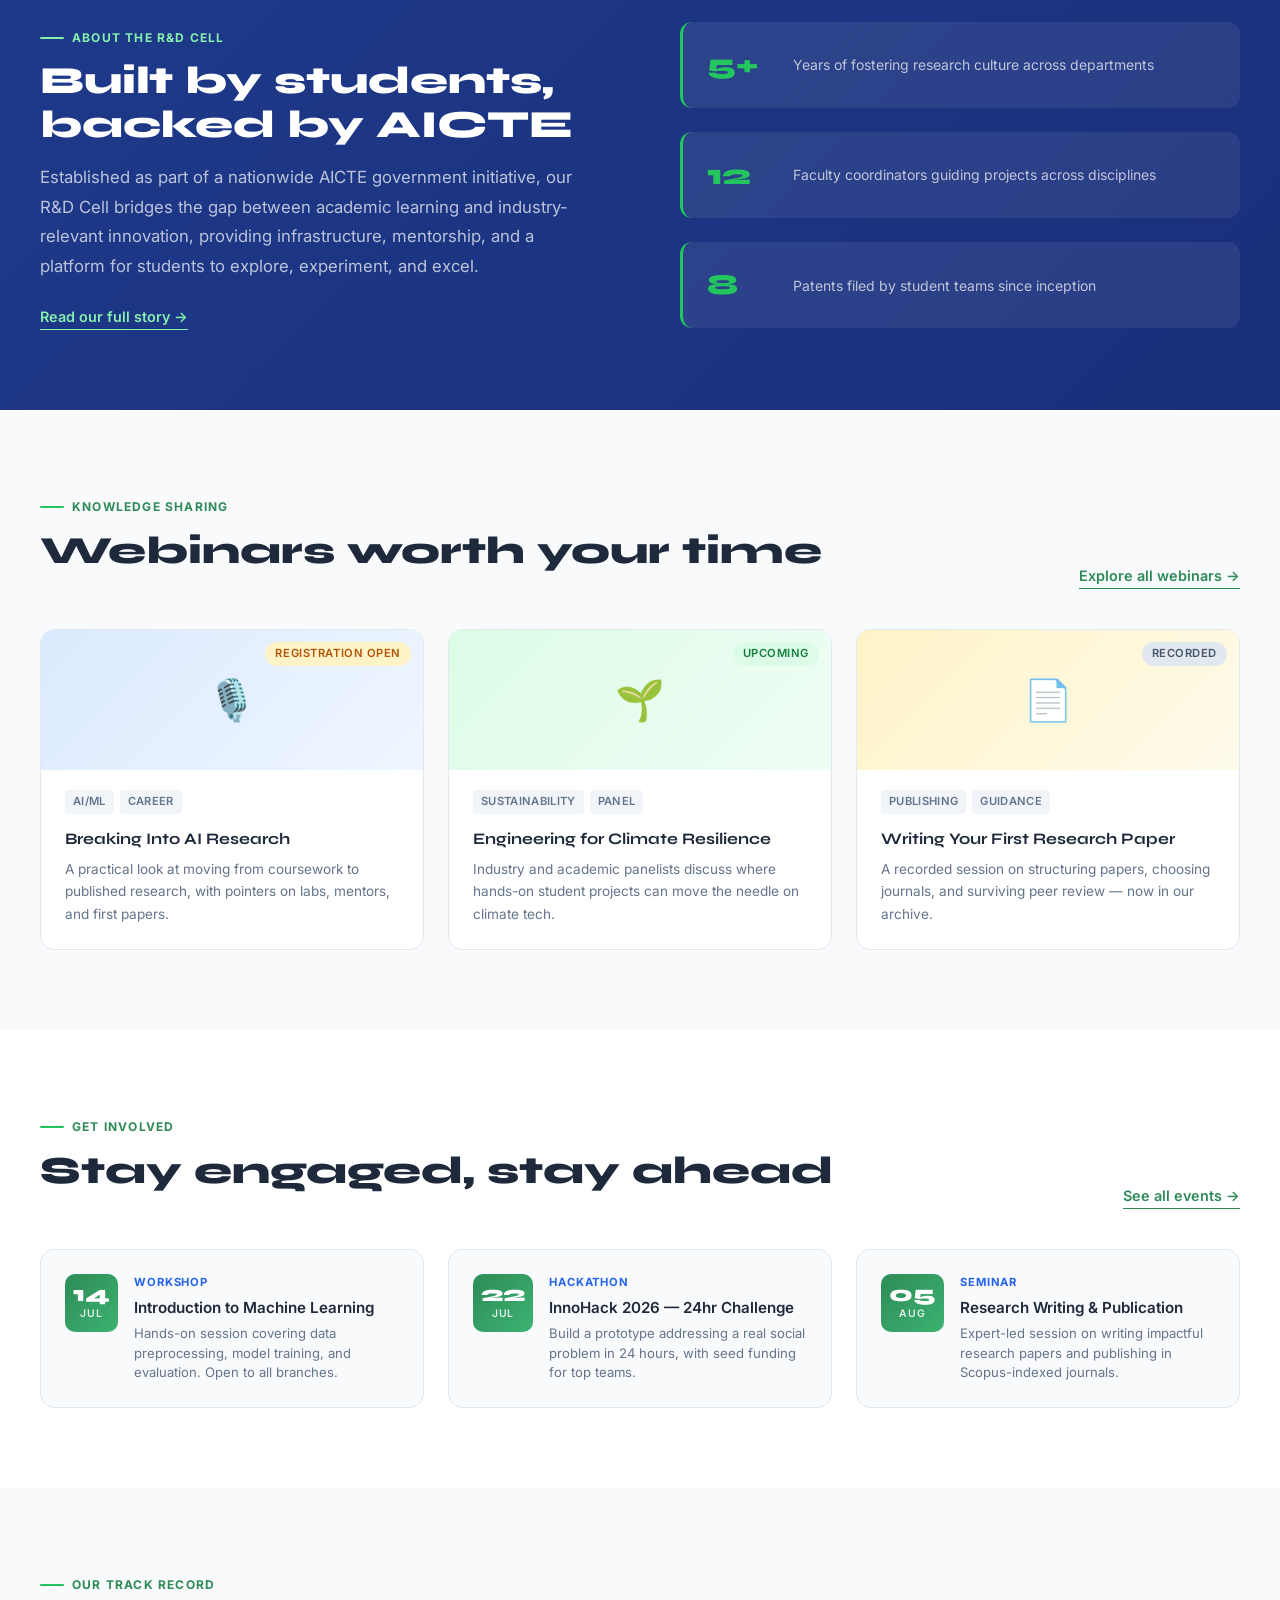
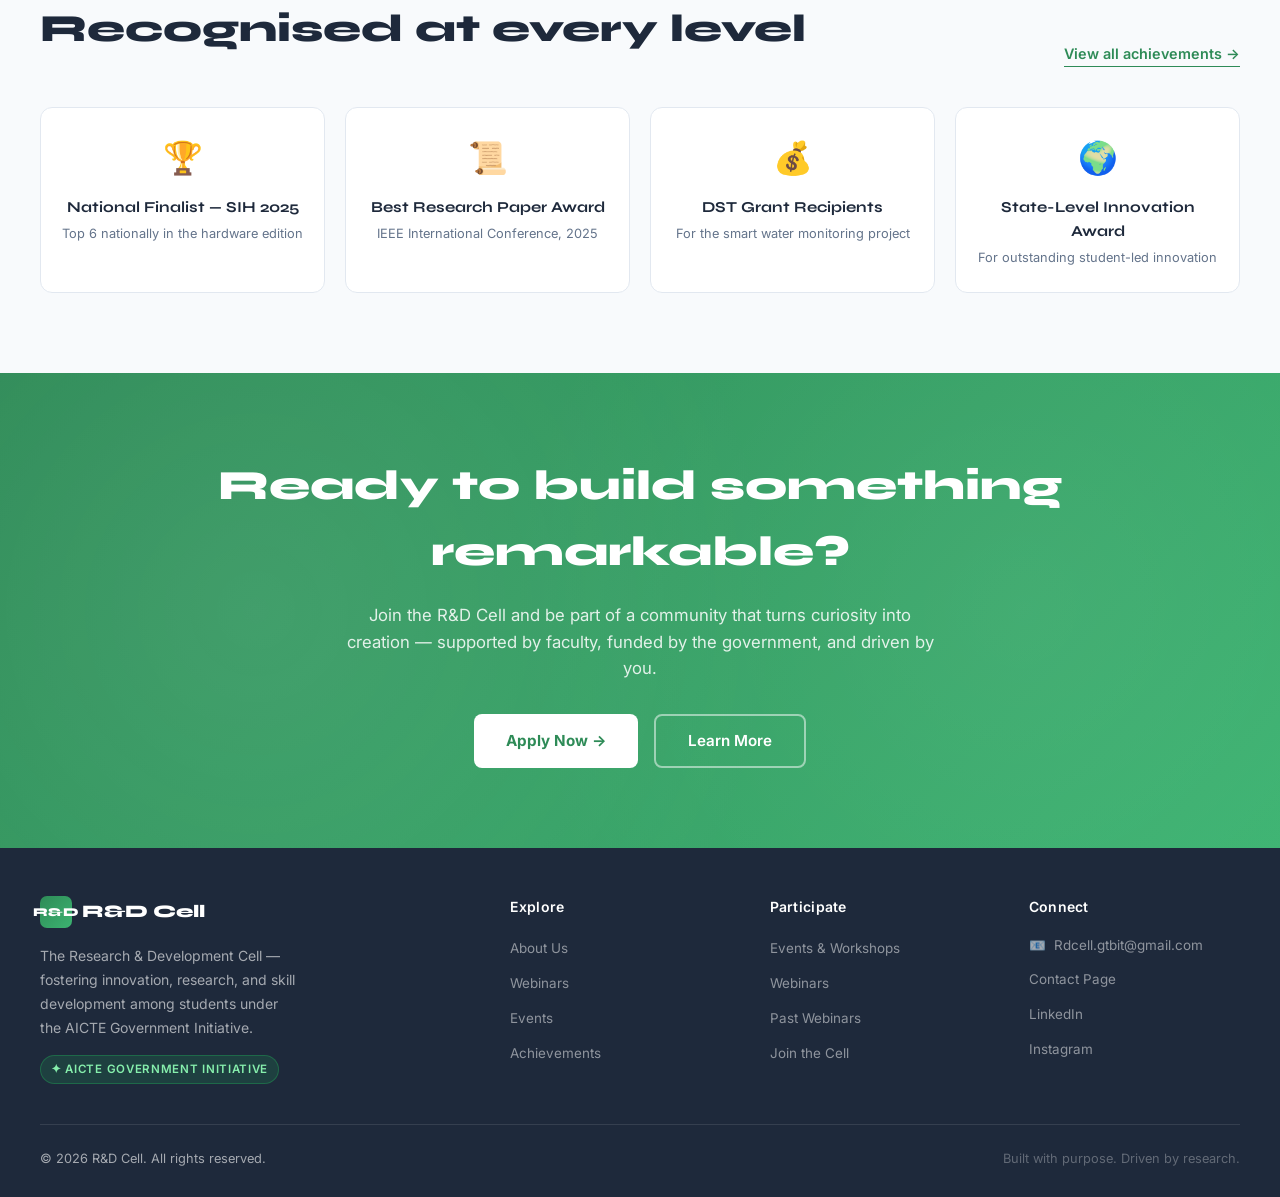
==== commit 50f8d279: "Update contact email to Rdcell.gtbit@gmail.com" ====
--- a/index.html
+++ b/index.html
@@ -295,7 +295,7 @@
     <div class="footer-col">
       <h4>Connect</h4>
       <ul>
-        <li class="footer-contact">📧 <a href="mailto:rndcell@yourcollege.edu.in">rndcell@yourcollege.edu.in</a></li>
+        <li class="footer-contact">📧 <a href="mailto:Rdcell.gtbit@gmail.com">Rdcell.gtbit@gmail.com</a></li>
         <li><a href="contact.html">Contact Page</a></li>
         <li><a href="#">LinkedIn</a></li>
         <li><a href="#">Instagram</a></li>
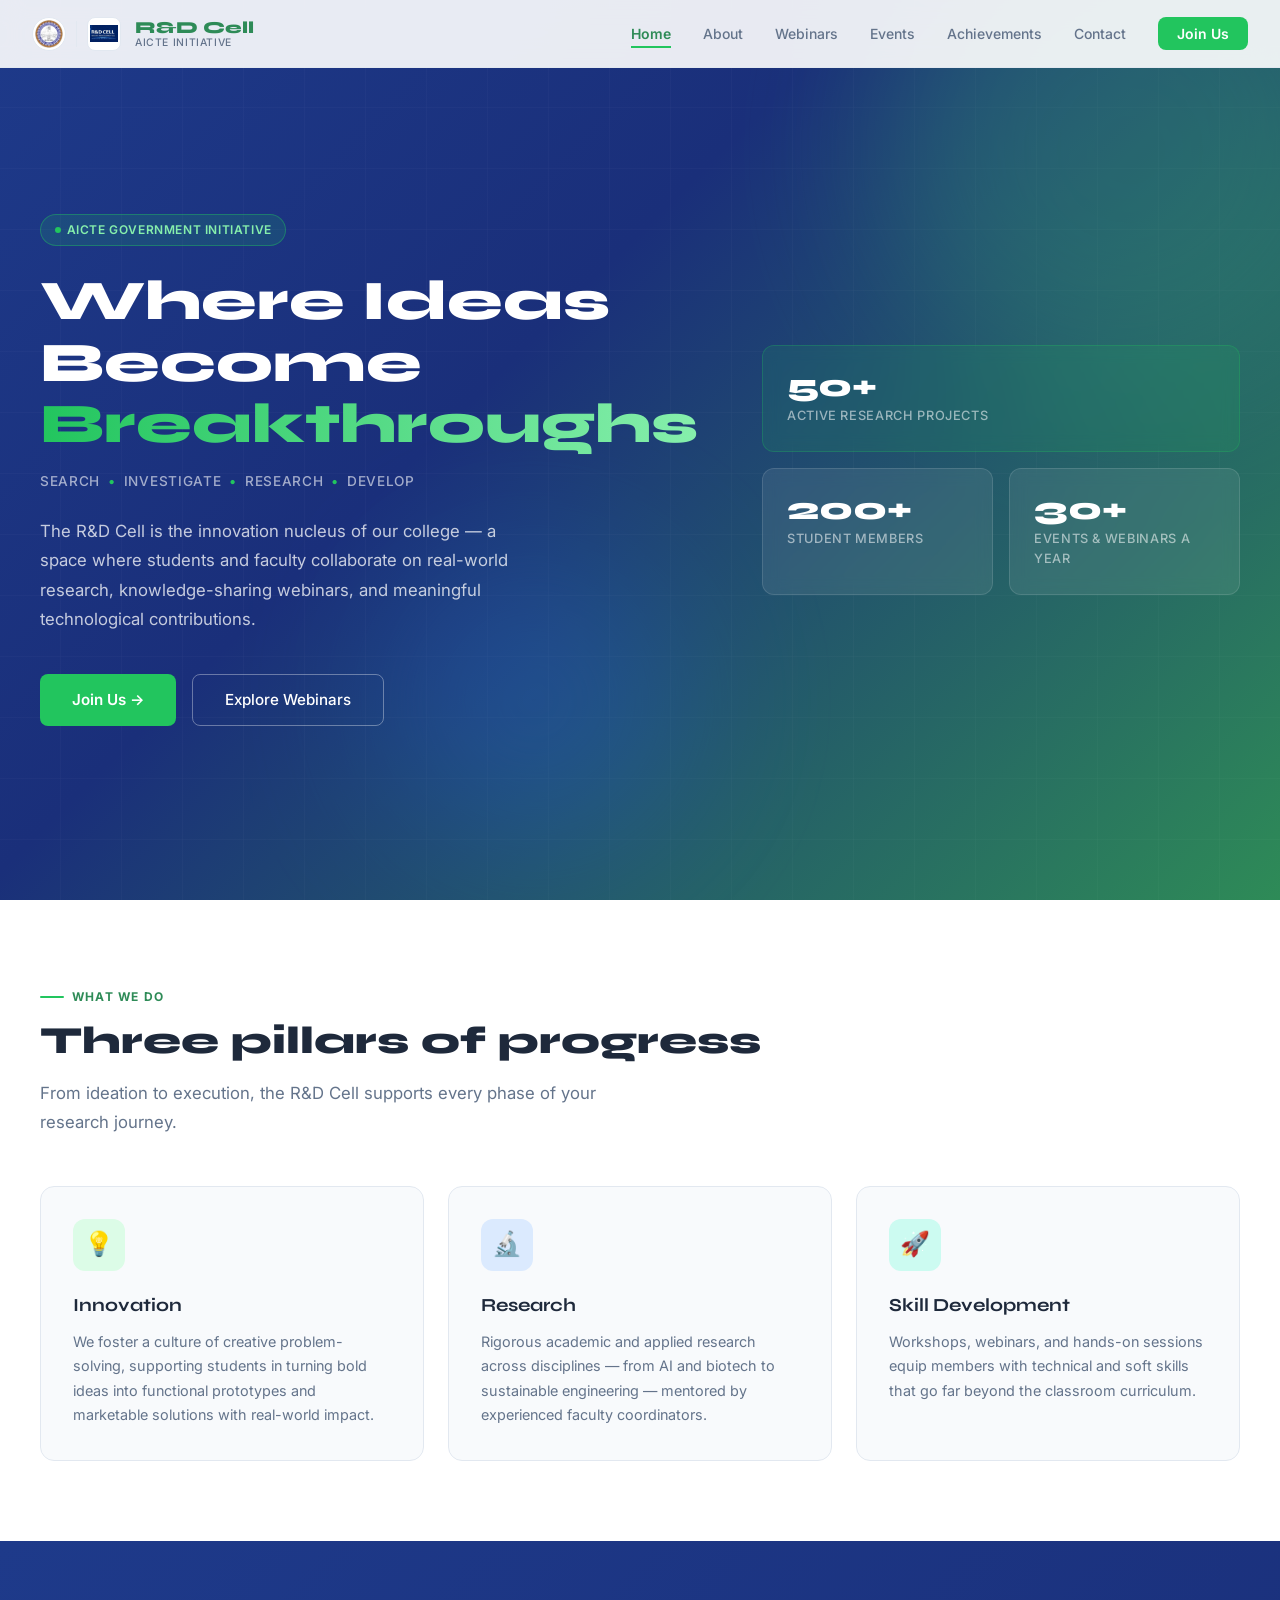
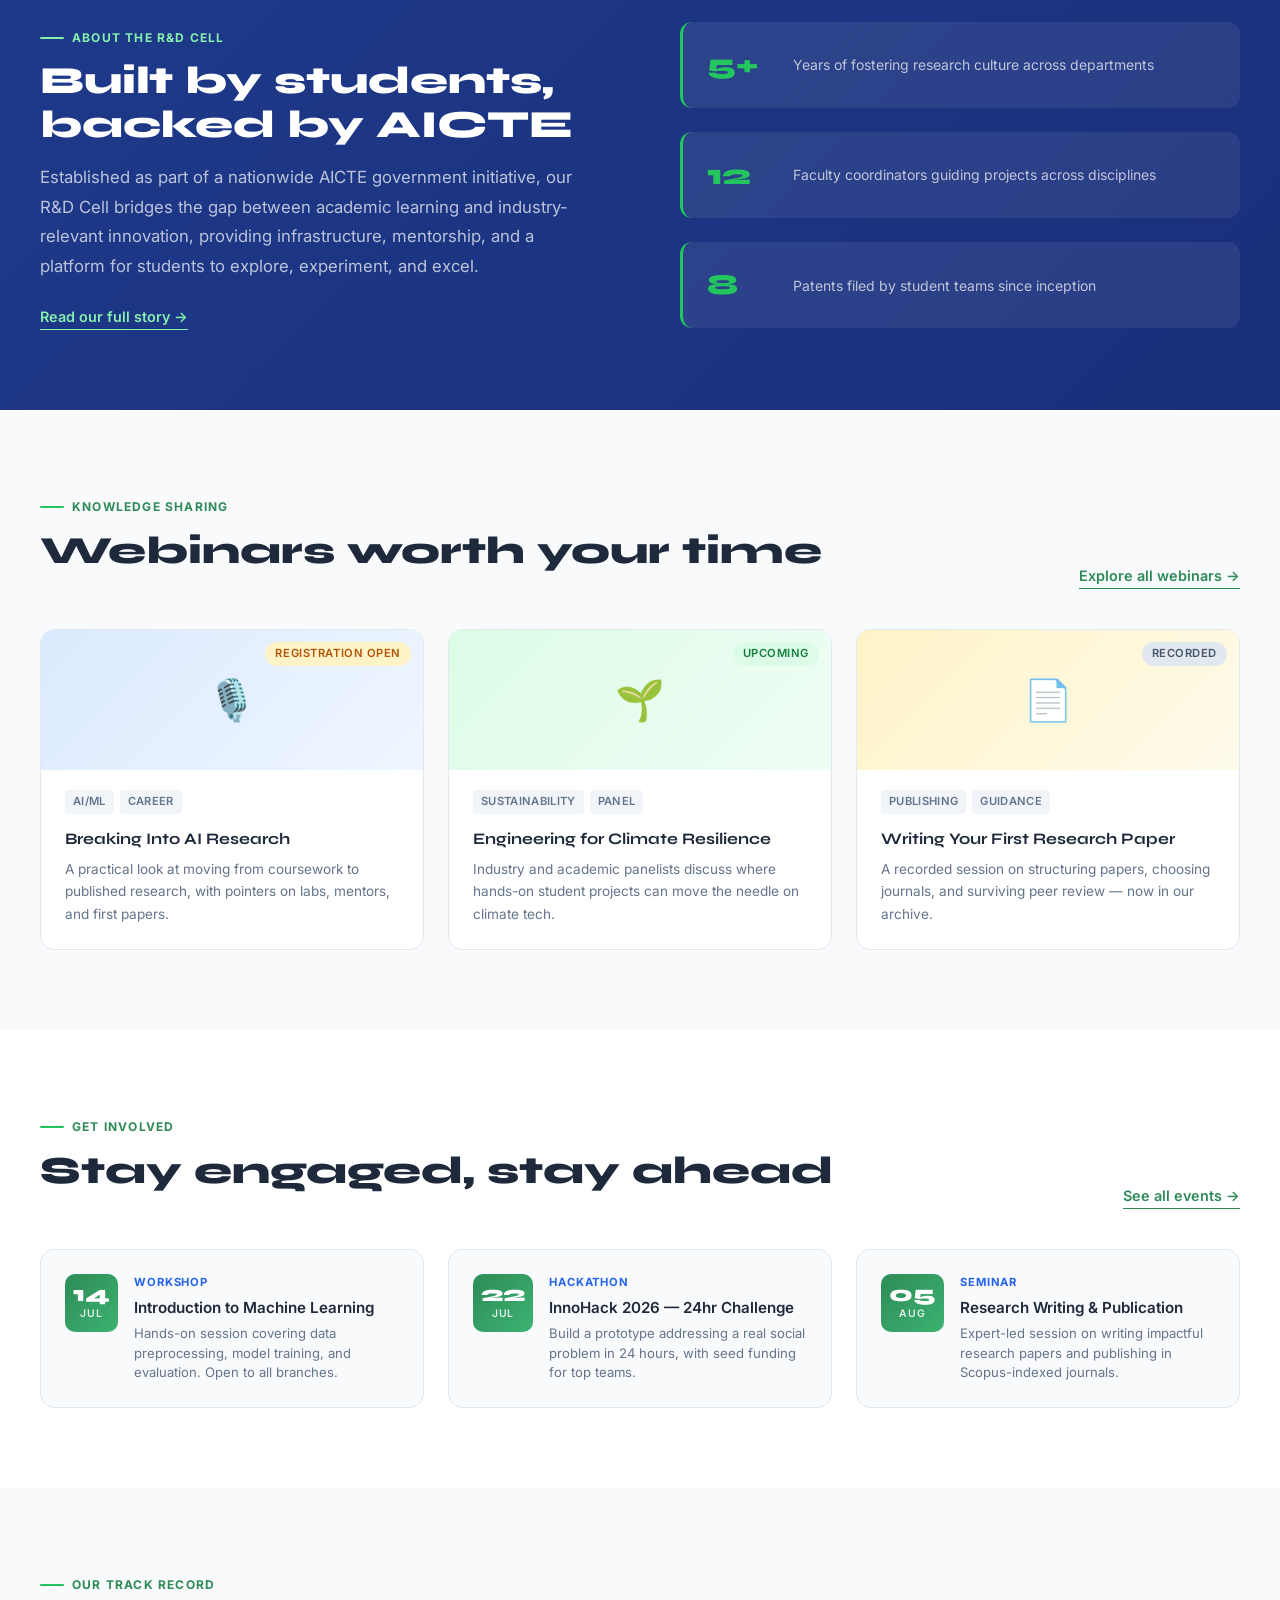
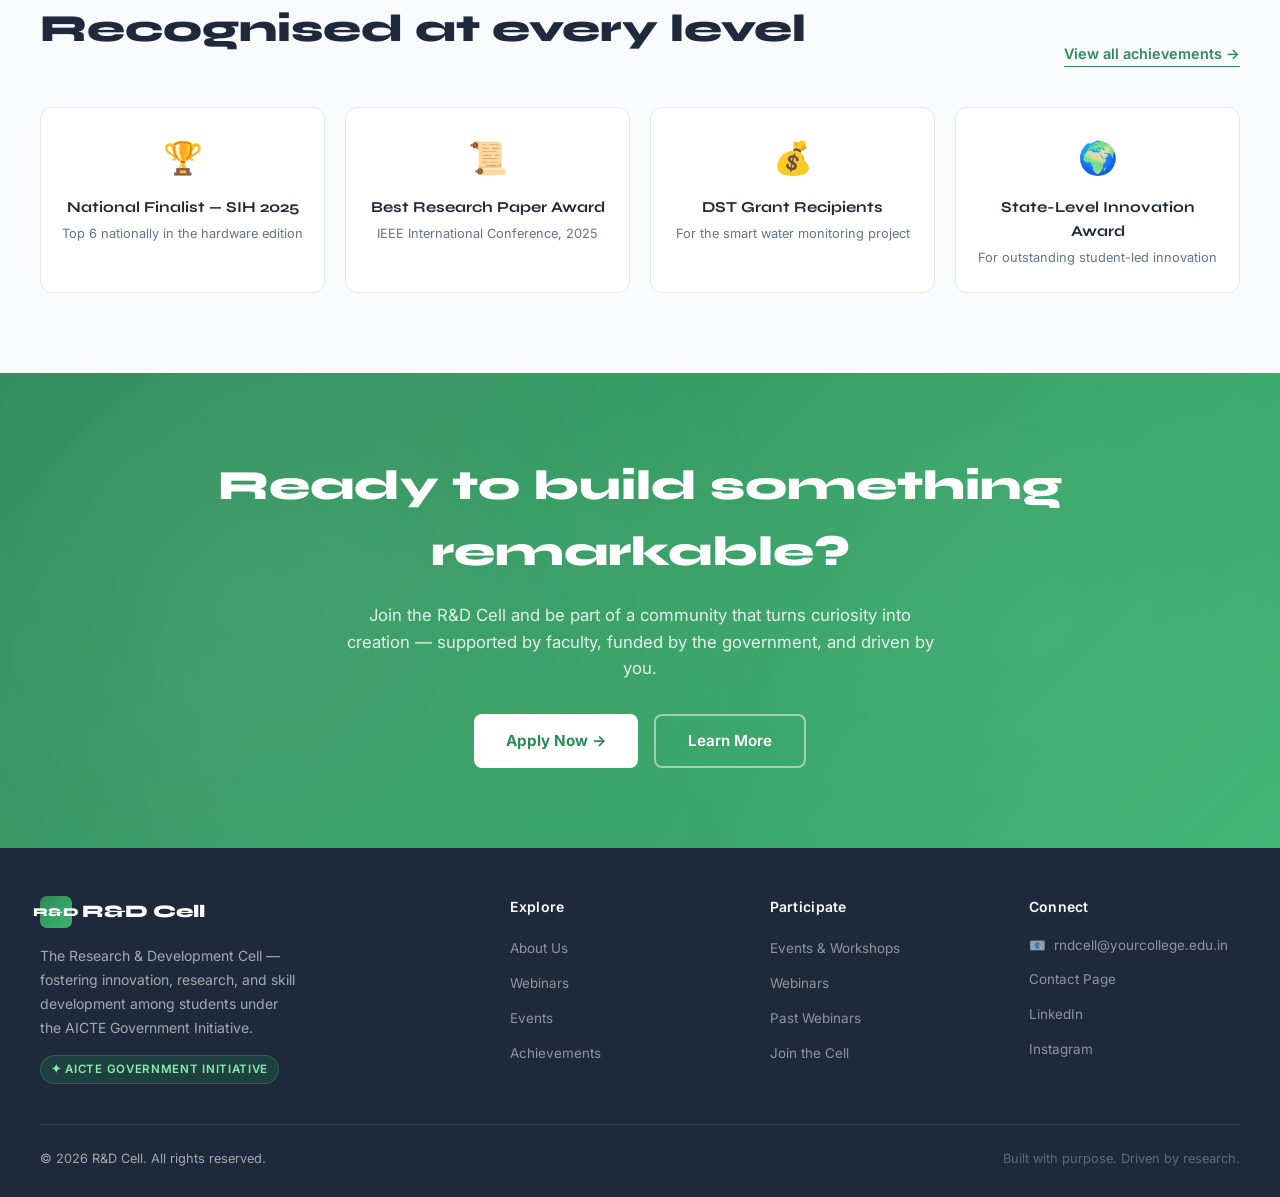
==== commit 5dbc852c: "Add mobile hamburger menu" ====
--- a/index.html
+++ b/index.html
@@ -295,7 +295,7 @@
     <div class="footer-col">
       <h4>Connect</h4>
       <ul>
-        <li class="footer-contact">📧 <a href="mailto:Rdcell.gtbit@gmail.com">Rdcell.gtbit@gmail.com</a></li>
+        <li class="footer-contact">📧 <a href="Rdcell.gtbit@gmail.com">rndcell@yourcollege.edu.in</a></li>
         <li><a href="contact.html">Contact Page</a></li>
         <li><a href="#">LinkedIn</a></li>
         <li><a href="#">Instagram</a></li>
--- a/styles.css
+++ b/styles.css
@@ -997,12 +997,58 @@
   .past-webinars-grid, .contact-grid { grid-template-columns: 1fr; }
 }
 
+.nav-toggle {
+  display: none;
+  flex-direction: column;
+  justify-content: center;
+  gap: 5px;
+  width: 40px;
+  height: 40px;
+  background: none;
+  border: none;
+  cursor: pointer;
+  padding: 0;
+  z-index: 200;
+}
+.nav-toggle span {
+  display: block;
+  width: 24px;
+  height: 2px;
+  background: var(--text);
+  border-radius: 2px;
+  transition: transform 0.25s ease, opacity 0.25s ease;
+}
+.nav-toggle[aria-expanded="true"] span:nth-child(1) { transform: translateY(7px) rotate(45deg); }
+.nav-toggle[aria-expanded="true"] span:nth-child(2) { opacity: 0; }
+.nav-toggle[aria-expanded="true"] span:nth-child(3) { transform: translateY(-7px) rotate(-45deg); }
+
 @media (max-width: 600px) {
   nav { padding: 0 1rem; }
-  .nav-links { display: none; }
+  .nav-toggle { display: flex; }
+  .nav-links {
+    display: flex;
+    flex-direction: column;
+    align-items: flex-start;
+    gap: 0;
+    position: absolute;
+    top: 100%;
+    left: 0;
+    right: 0;
+    background: var(--white);
+    padding: 0.5rem 1rem 1.5rem;
+    box-shadow: 0 12px 24px rgba(0,0,0,0.08);
+    max-height: 0;
+    overflow: hidden;
+    transition: max-height 0.3s ease;
+  }
+  .nav-links.open { max-height: 500px; }
+  .nav-links li { width: 100%; padding: 0.6rem 0; border-bottom: 1px solid var(--card-border); }
+  .nav-links li:last-child { border-bottom: none; padding-top: 1rem; }
+  .nav-links a { display: block; }
+  nav { position: relative; }
   section { padding: 60px 1rem; }
   .overview-grid, .webinars-grid, .events-grid, .achievements-grid { grid-template-columns: 1fr; }
   .footer-inner { grid-template-columns: 1fr; }
   .hero { padding: 90px 1rem 50px; }
   .timeline-item { grid-template-columns: 1fr; gap: 0.4rem; }
-}
+}
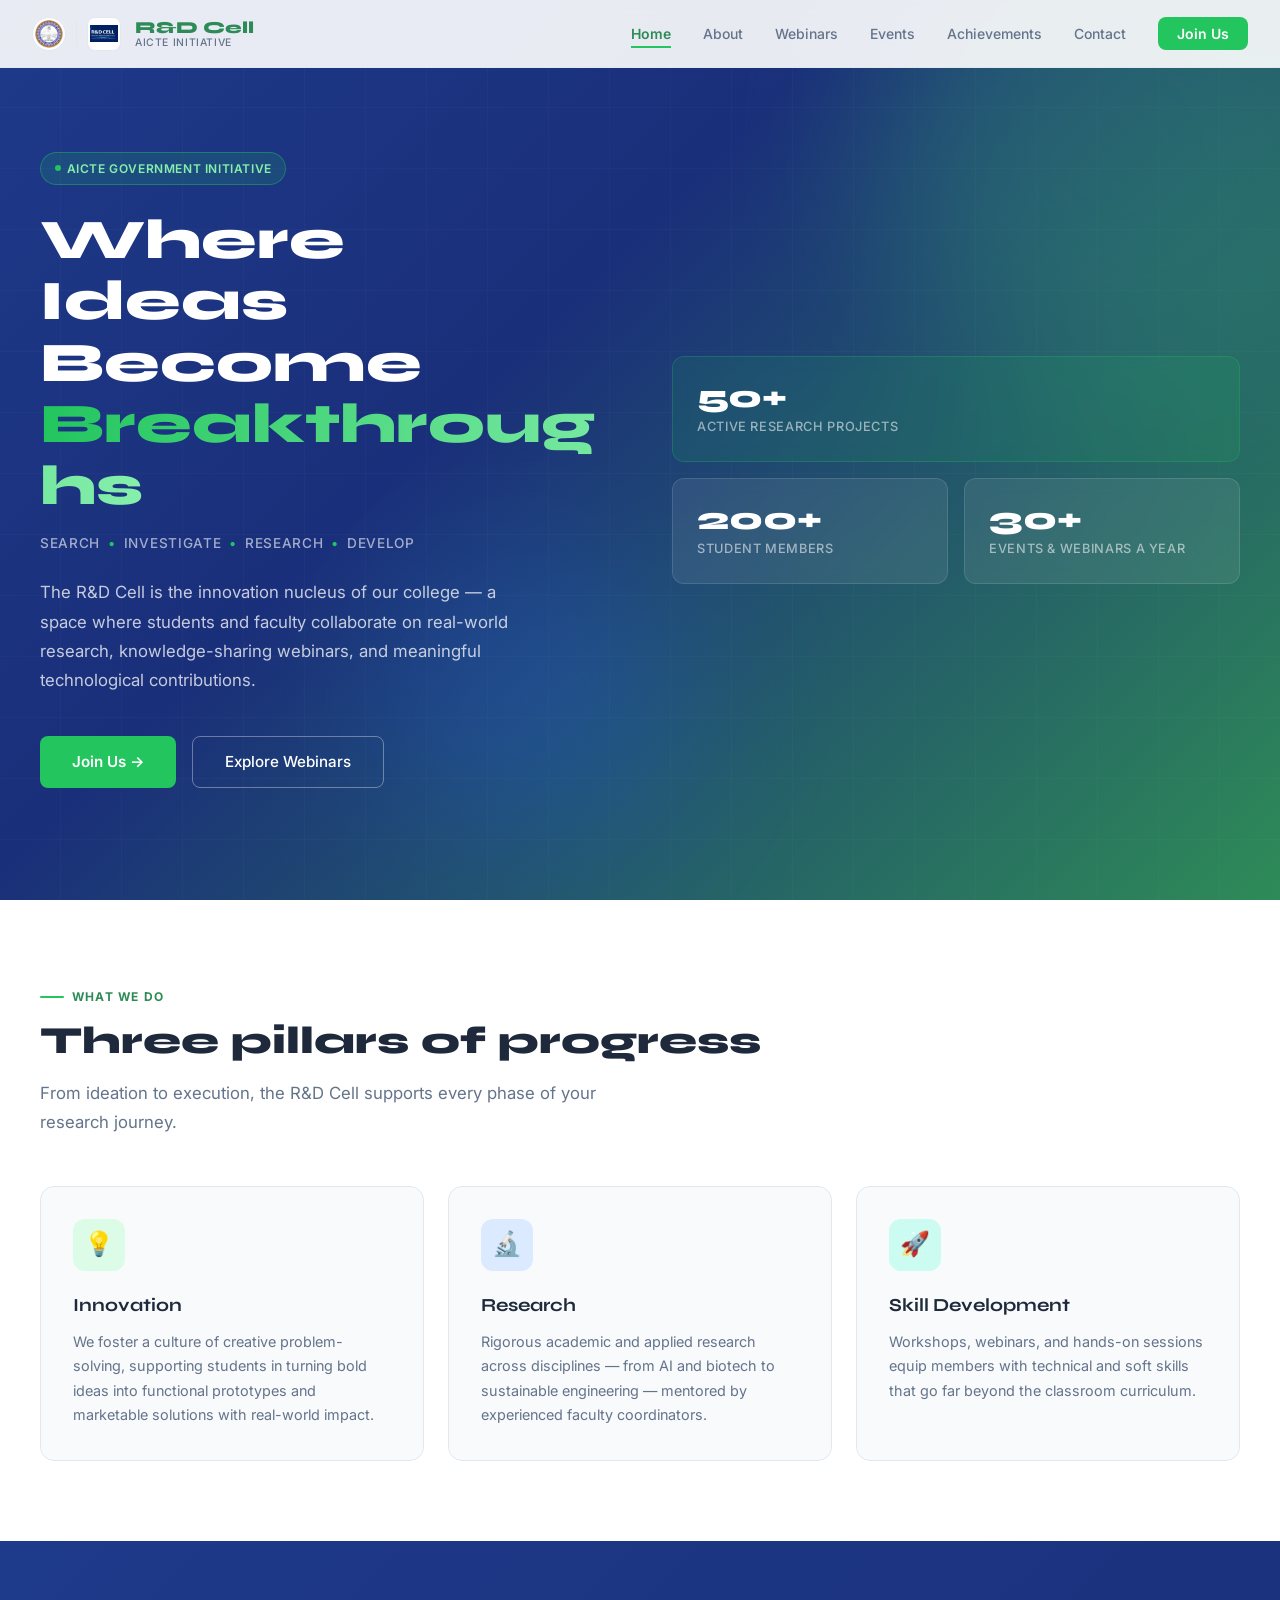
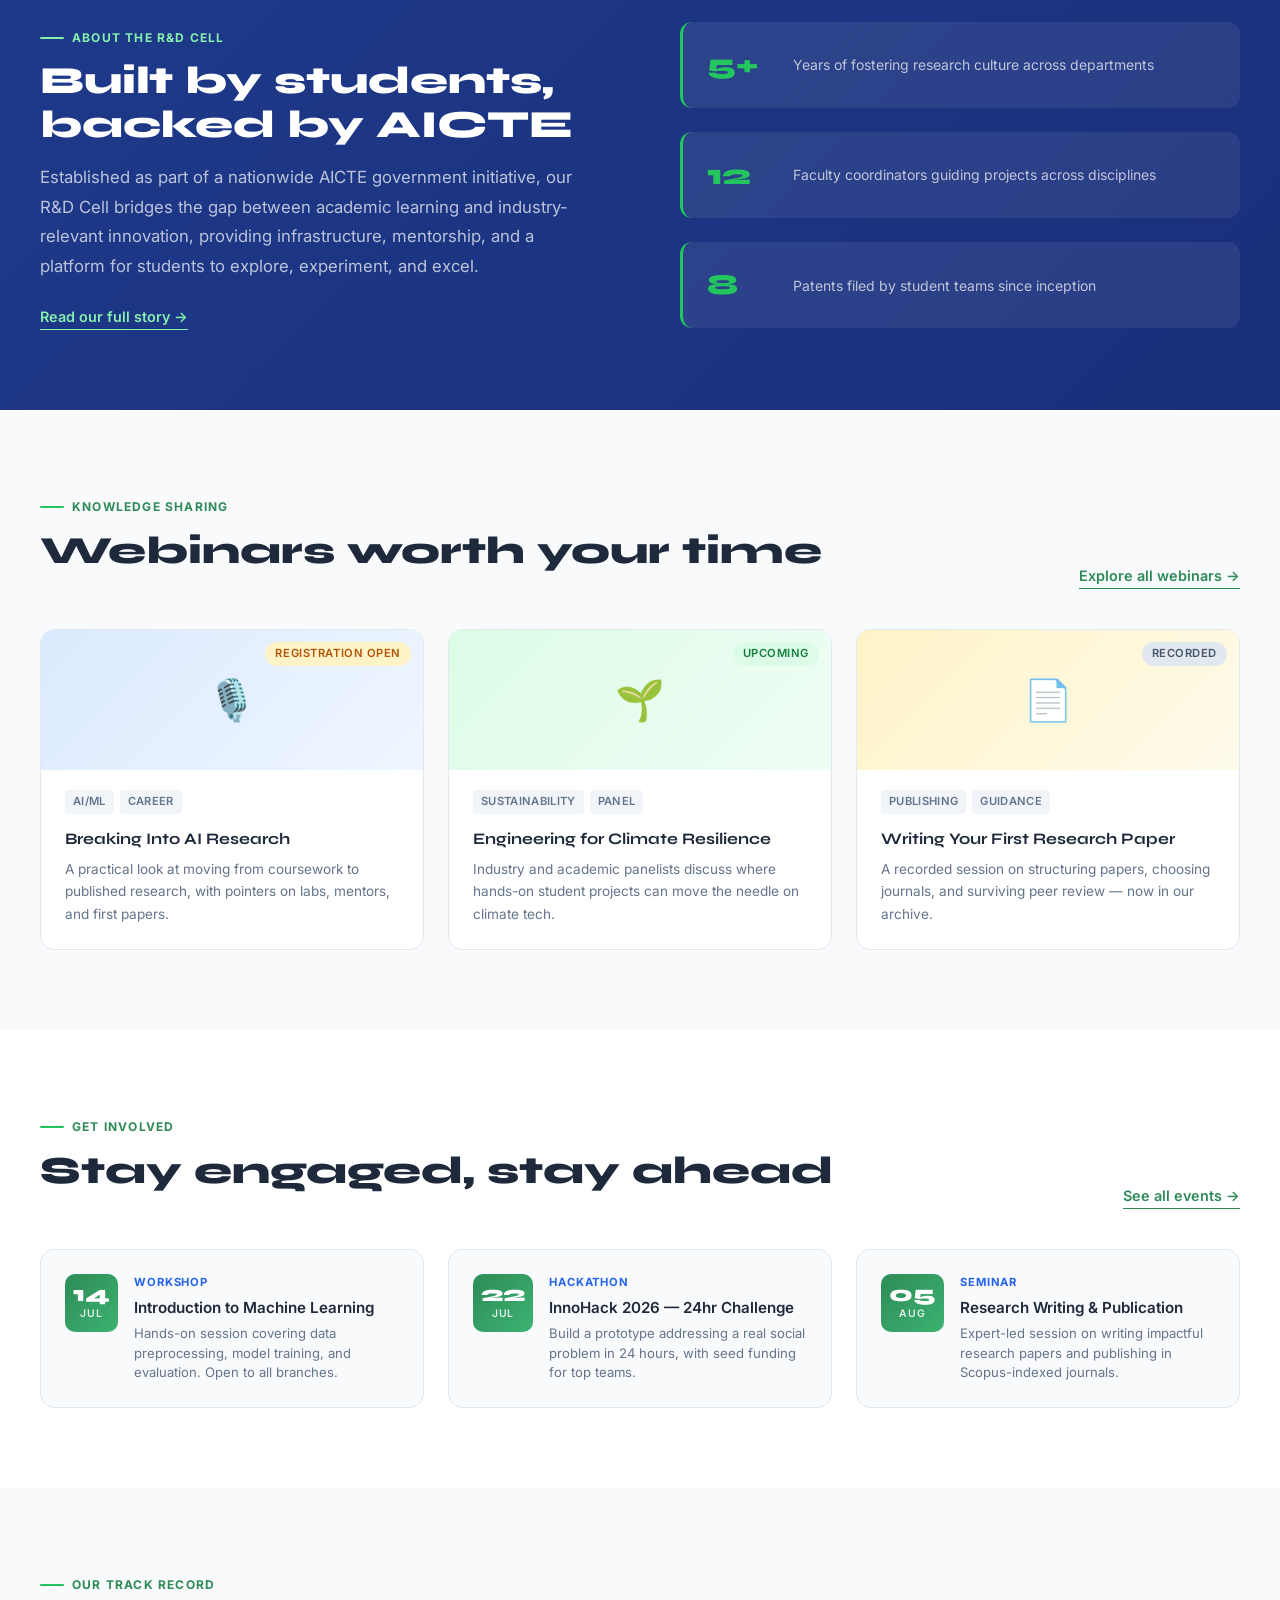
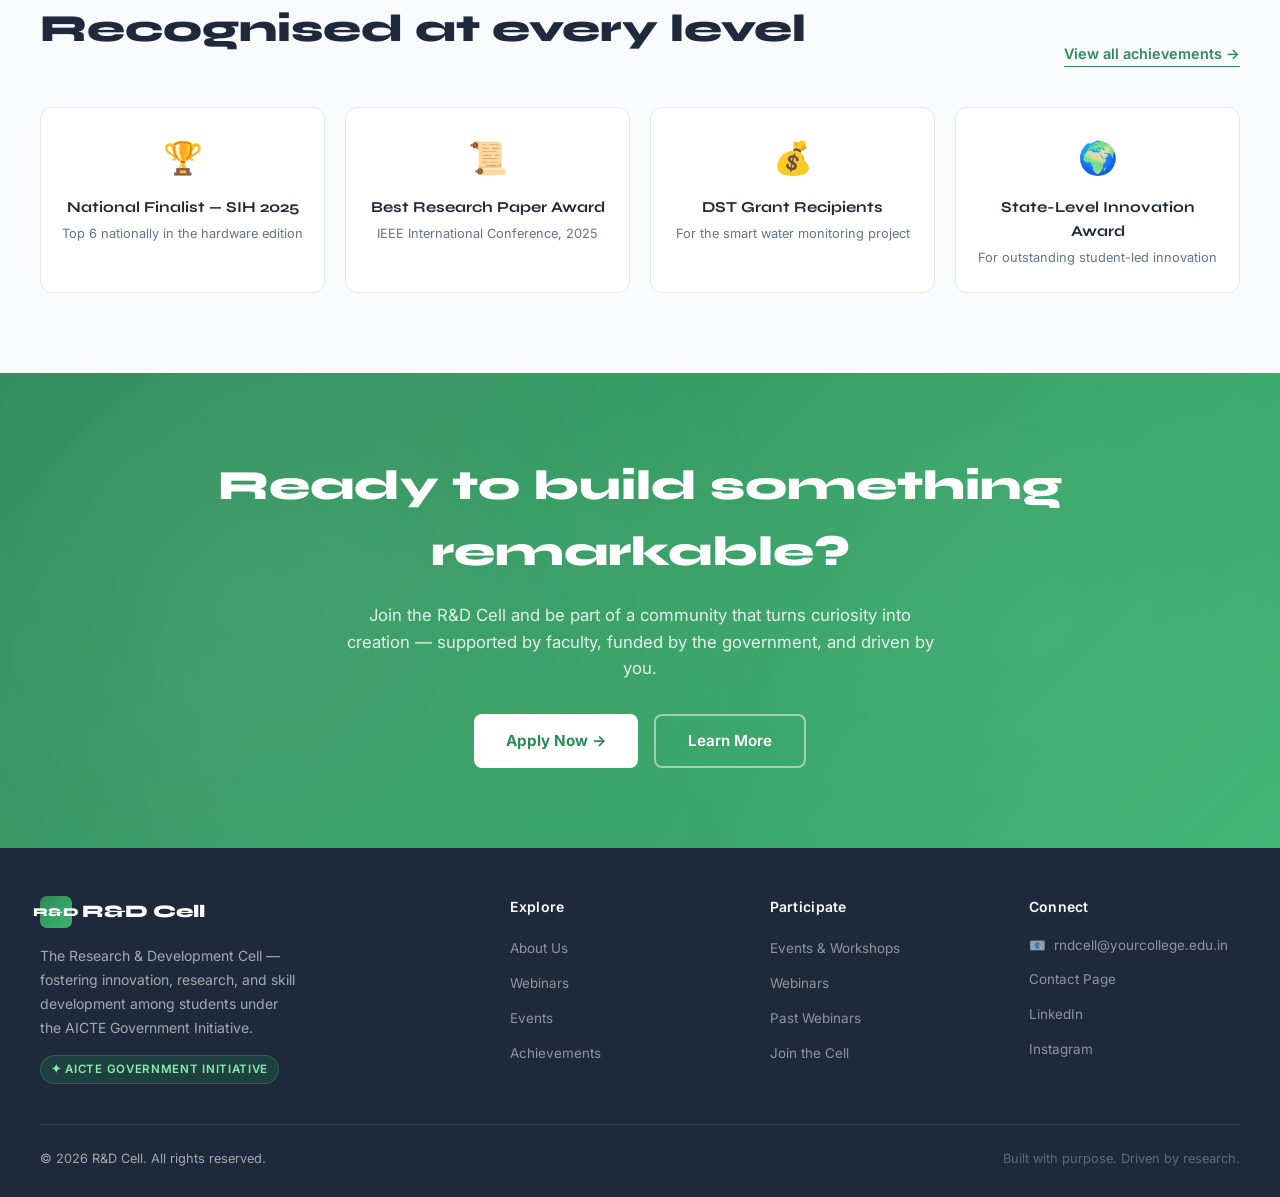
==== commit 5eb1fcc8: "Fix mobile nav overflow and logo paths" ====
--- a/index.html
+++ b/index.html
@@ -20,7 +20,10 @@
     </div>
     <div class="nav-wordmark">R&D Cell<span>AICTE Initiative</span></div>
   </a>
-  <ul class="nav-links">
+  <button class="nav-toggle" id="navToggle" aria-label="Open menu" aria-expanded="false" aria-controls="navLinks">
+    <span></span><span></span><span></span>
+  </button>
+  <ul class="nav-links" id="navLinks">
     <li><a href="index.html" class="active">Home</a></li>
     <li><a href="about.html">About</a></li>
     <li><a href="webinars.html">Webinars</a></li>
@@ -295,7 +298,7 @@
     <div class="footer-col">
       <h4>Connect</h4>
       <ul>
-        <li class="footer-contact">📧 <a href="Rdcell.gtbit@gmail.com">rndcell@yourcollege.edu.in</a></li>
+        <li class="footer-contact">📧 <a href="mailto:rndcell@yourcollege.edu.in">rndcell@yourcollege.edu.in</a></li>
         <li><a href="contact.html">Contact Page</a></li>
         <li><a href="#">LinkedIn</a></li>
         <li><a href="#">Instagram</a></li>
--- a/styles.css
+++ b/styles.css
@@ -21,6 +21,11 @@
   *, *::before, *::after { animation-duration: 0.001ms !important; animation-iteration-count: 1 !important; transition-duration: 0.001ms !important; }
 }
 
+html, body {
+  overflow-x: hidden;
+  max-width: 100%;
+}
+
 body {
   font-family: 'Inter', sans-serif;
   background: var(--bg);
@@ -140,7 +145,31 @@
 }
 .nav-cta:hover { background: var(--green-dark) !important; color: #fff !important; transform: translateY(-1px); }
 
-.nav-toggle { display: none; }
+.nav-toggle {
+  display: none;
+  flex-direction: column;
+  justify-content: center;
+  gap: 5px;
+  width: 40px;
+  height: 40px;
+  background: none;
+  border: none;
+  cursor: pointer;
+  padding: 0;
+  flex-shrink: 0;
+}
+.nav-toggle span {
+  display: block;
+  width: 22px;
+  height: 2px;
+  background: var(--text);
+  border-radius: 2px;
+  margin: 0 auto;
+  transition: transform 0.25s ease, opacity 0.25s ease;
+}
+.nav-toggle.open span:nth-child(1) { transform: translateY(7px) rotate(45deg); }
+.nav-toggle.open span:nth-child(2) { opacity: 0; }
+.nav-toggle.open span:nth-child(3) { transform: translateY(-7px) rotate(-45deg); }
 
 /* ── HERO ── */
 .hero {
@@ -224,6 +253,9 @@
   color: #fff;
   line-height: 1.1;
   margin-bottom: 1rem;
+  overflow-wrap: break-word;
+  word-break: break-word;
+  max-width: 100%;
 }
 
 .hero h1 span {
@@ -892,6 +924,9 @@
   font-weight: 800;
   color: #fff;
   margin-bottom: 0.85rem;
+  overflow-wrap: break-word;
+  word-break: break-word;
+  max-width: 100%;
 }
 .page-header h1 span {
   background: linear-gradient(90deg, var(--green-accent), #86efac);
@@ -997,58 +1032,45 @@
   .past-webinars-grid, .contact-grid { grid-template-columns: 1fr; }
 }
 
-.nav-toggle {
-  display: none;
-  flex-direction: column;
-  justify-content: center;
-  gap: 5px;
-  width: 40px;
-  height: 40px;
-  background: none;
-  border: none;
-  cursor: pointer;
-  padding: 0;
-  z-index: 200;
-}
-.nav-toggle span {
-  display: block;
-  width: 24px;
-  height: 2px;
-  background: var(--text);
-  border-radius: 2px;
-  transition: transform 0.25s ease, opacity 0.25s ease;
-}
-.nav-toggle[aria-expanded="true"] span:nth-child(1) { transform: translateY(7px) rotate(45deg); }
-.nav-toggle[aria-expanded="true"] span:nth-child(2) { opacity: 0; }
-.nav-toggle[aria-expanded="true"] span:nth-child(3) { transform: translateY(-7px) rotate(-45deg); }
-
 @media (max-width: 600px) {
   nav { padding: 0 1rem; }
+  .nav-wordmark span { display: none; }
   .nav-toggle { display: flex; }
+
   .nav-links {
-    display: flex;
-    flex-direction: column;
-    align-items: flex-start;
-    gap: 0;
     position: absolute;
     top: 100%;
     left: 0;
     right: 0;
+    flex-direction: column;
+    align-items: flex-start;
+    gap: 0;
     background: var(--white);
-    padding: 0.5rem 1rem 1.5rem;
-    box-shadow: 0 12px 24px rgba(0,0,0,0.08);
+    border-bottom: 1px solid var(--card-border);
+    box-shadow: 0 16px 32px rgba(15, 23, 42, 0.08);
     max-height: 0;
     overflow: hidden;
-    transition: max-height 0.3s ease;
+    opacity: 0;
+    transition: max-height 0.3s ease, opacity 0.25s ease;
   }
-  .nav-links.open { max-height: 500px; }
-  .nav-links li { width: 100%; padding: 0.6rem 0; border-bottom: 1px solid var(--card-border); }
-  .nav-links li:last-child { border-bottom: none; padding-top: 1rem; }
-  .nav-links a { display: block; }
-  nav { position: relative; }
+  .nav-links.open {
+    max-height: 420px;
+    opacity: 1;
+    overflow: auto;
+  }
+  .nav-links li { width: 100%; }
+  .nav-links a {
+    display: block;
+    width: 100%;
+    padding: 0.9rem 1.5rem;
+    border-bottom: 1px solid var(--card-border);
+  }
+  .nav-links a:not(.nav-cta)::after { display: none; }
+  .nav-links .nav-cta { margin: 0.75rem 1.5rem; width: calc(100% - 3rem); text-align: center; border-bottom: none; }
+
   section { padding: 60px 1rem; }
   .overview-grid, .webinars-grid, .events-grid, .achievements-grid { grid-template-columns: 1fr; }
   .footer-inner { grid-template-columns: 1fr; }
   .hero { padding: 90px 1rem 50px; }
   .timeline-item { grid-template-columns: 1fr; gap: 0.4rem; }
-}+}
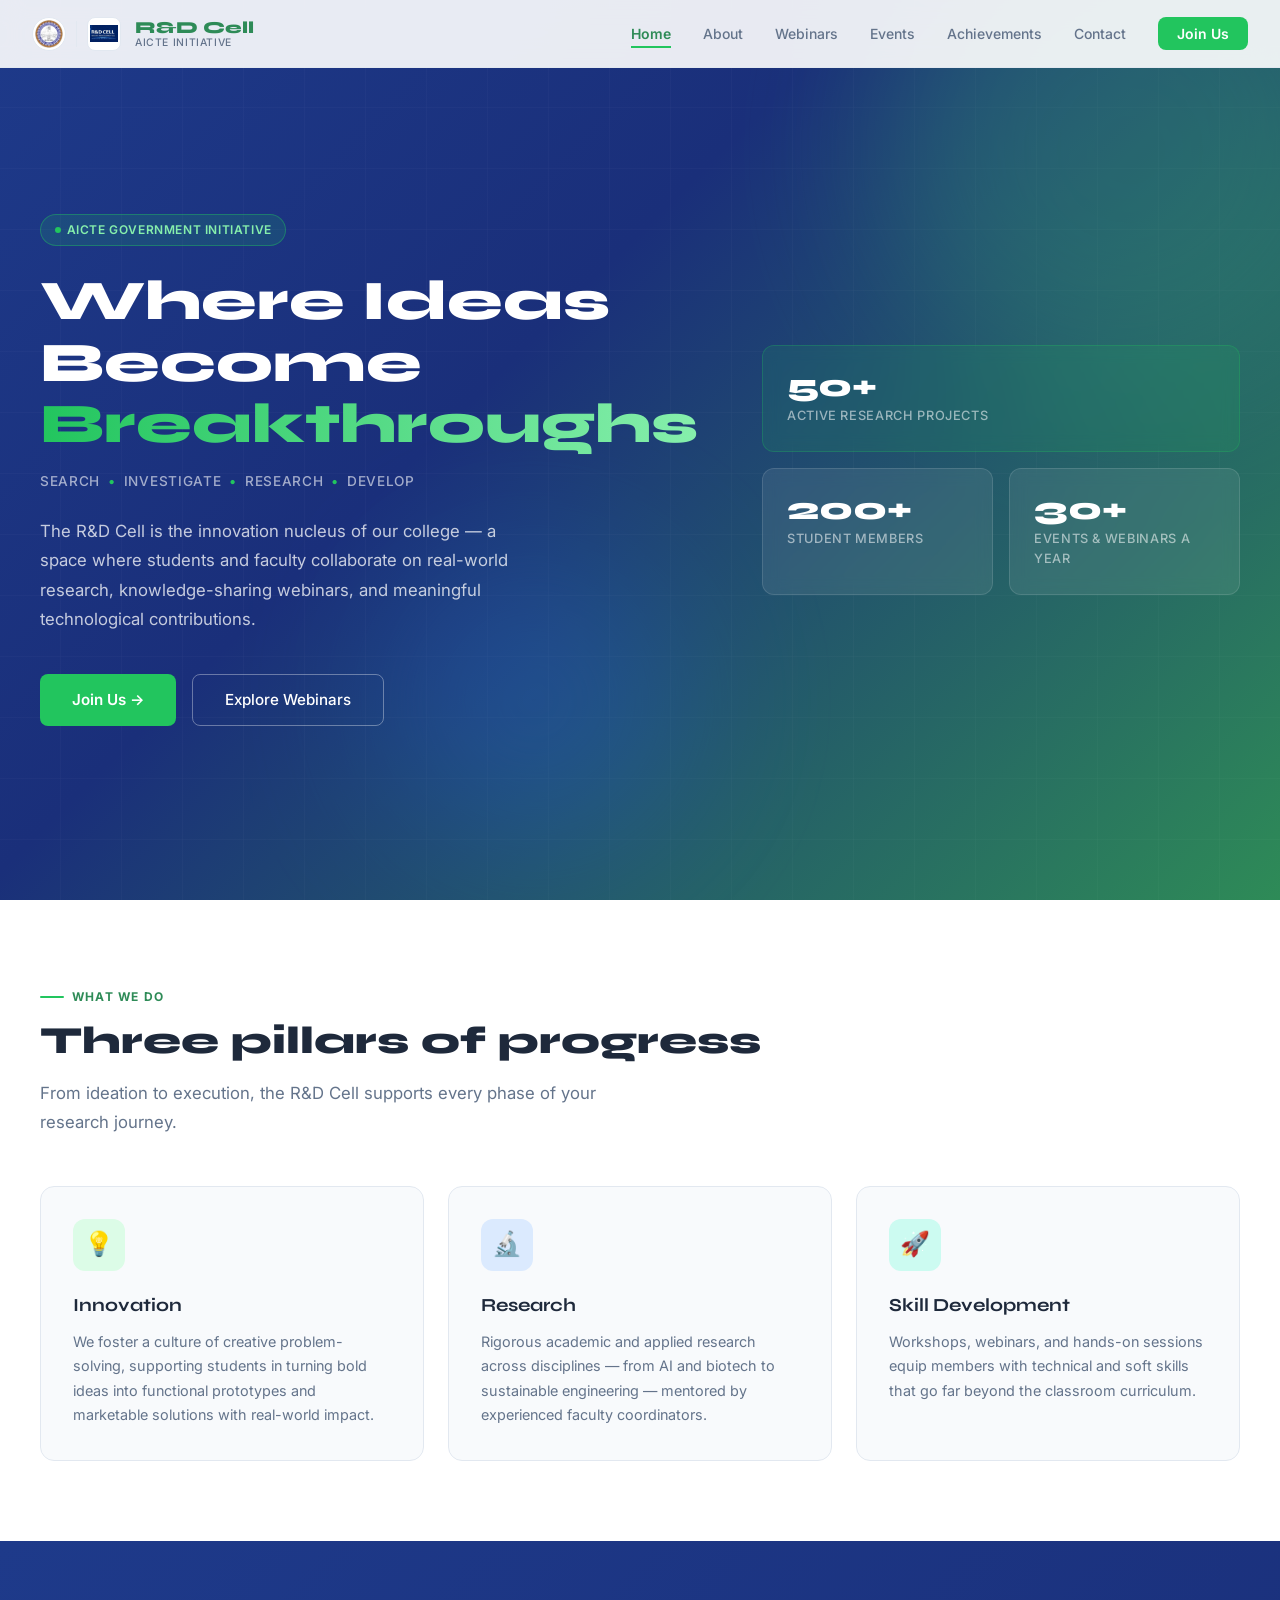
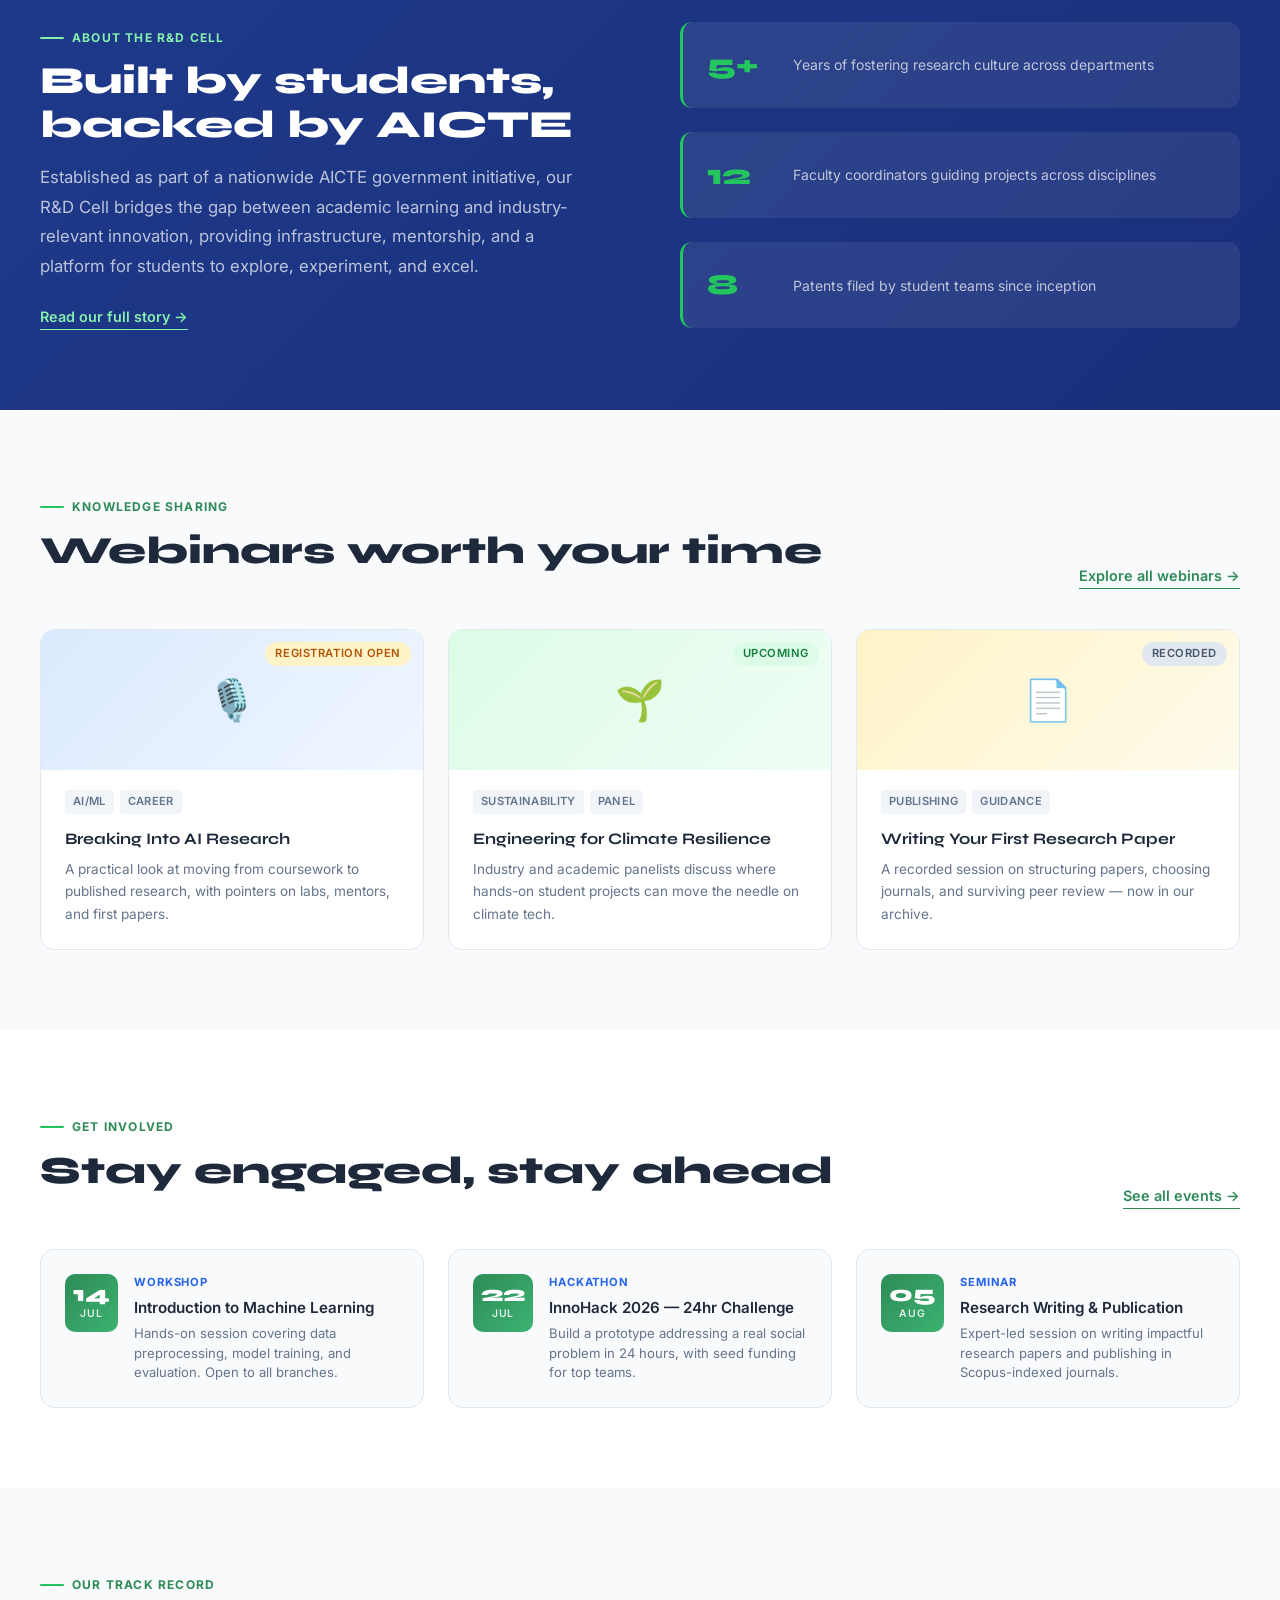
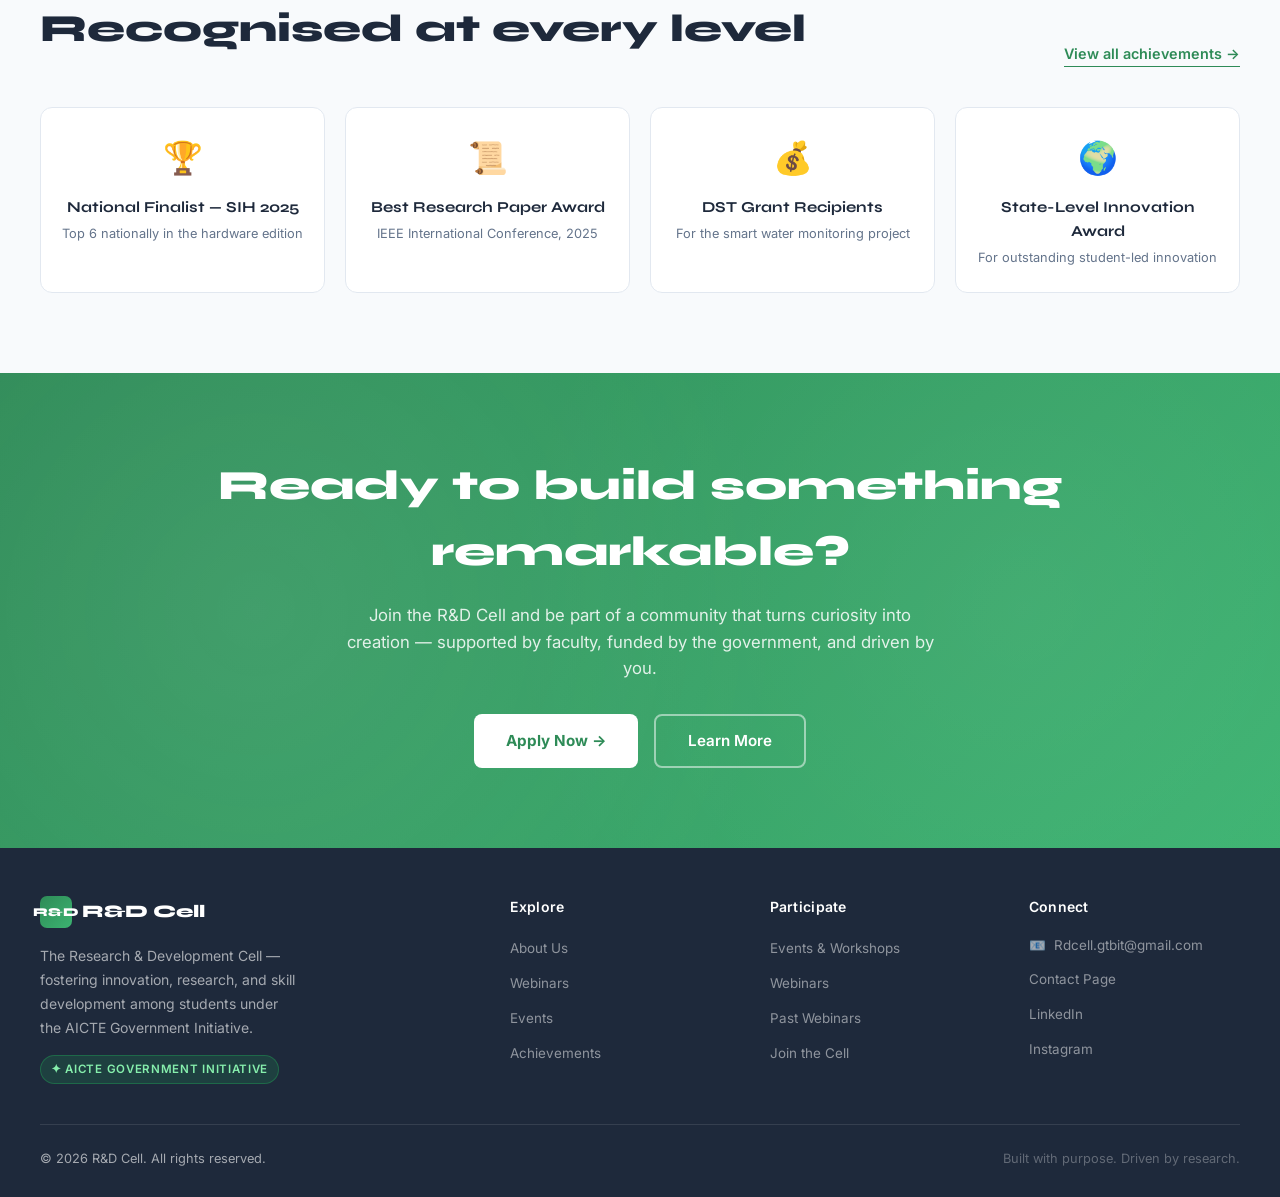
==== commit d5c0e63a: "Update contact email and add real Google Form link" ====
--- a/index.html
+++ b/index.html
@@ -298,7 +298,7 @@
     <div class="footer-col">
       <h4>Connect</h4>
       <ul>
-        <li class="footer-contact">📧 <a href="mailto:rndcell@yourcollege.edu.in">rndcell@yourcollege.edu.in</a></li>
+        <li class="footer-contact">📧 <a href="mailto:Rdcell.gtbit@gmail.com">Rdcell.gtbit@gmail.com</a></li>
         <li><a href="contact.html">Contact Page</a></li>
         <li><a href="#">LinkedIn</a></li>
         <li><a href="#">Instagram</a></li>
@@ -314,3 +314,4 @@
 <script src="common.js"></script>
 </body>
 </html>
+
--- a/styles.css
+++ b/styles.css
@@ -254,8 +254,11 @@
   line-height: 1.1;
   margin-bottom: 1rem;
   overflow-wrap: break-word;
-  word-break: break-word;
   max-width: 100%;
+}
+
+@media (max-width: 420px) {
+  .hero h1 { font-size: 2rem; }
 }
 
 .hero h1 span {
@@ -925,9 +928,13 @@
   color: #fff;
   margin-bottom: 0.85rem;
   overflow-wrap: break-word;
-  word-break: break-word;
   max-width: 100%;
 }
+
+@media (max-width: 420px) {
+  .page-header h1 { font-size: 1.75rem; }
+}
+
 .page-header h1 span {
   background: linear-gradient(90deg, var(--green-accent), #86efac);
   -webkit-background-clip: text;
